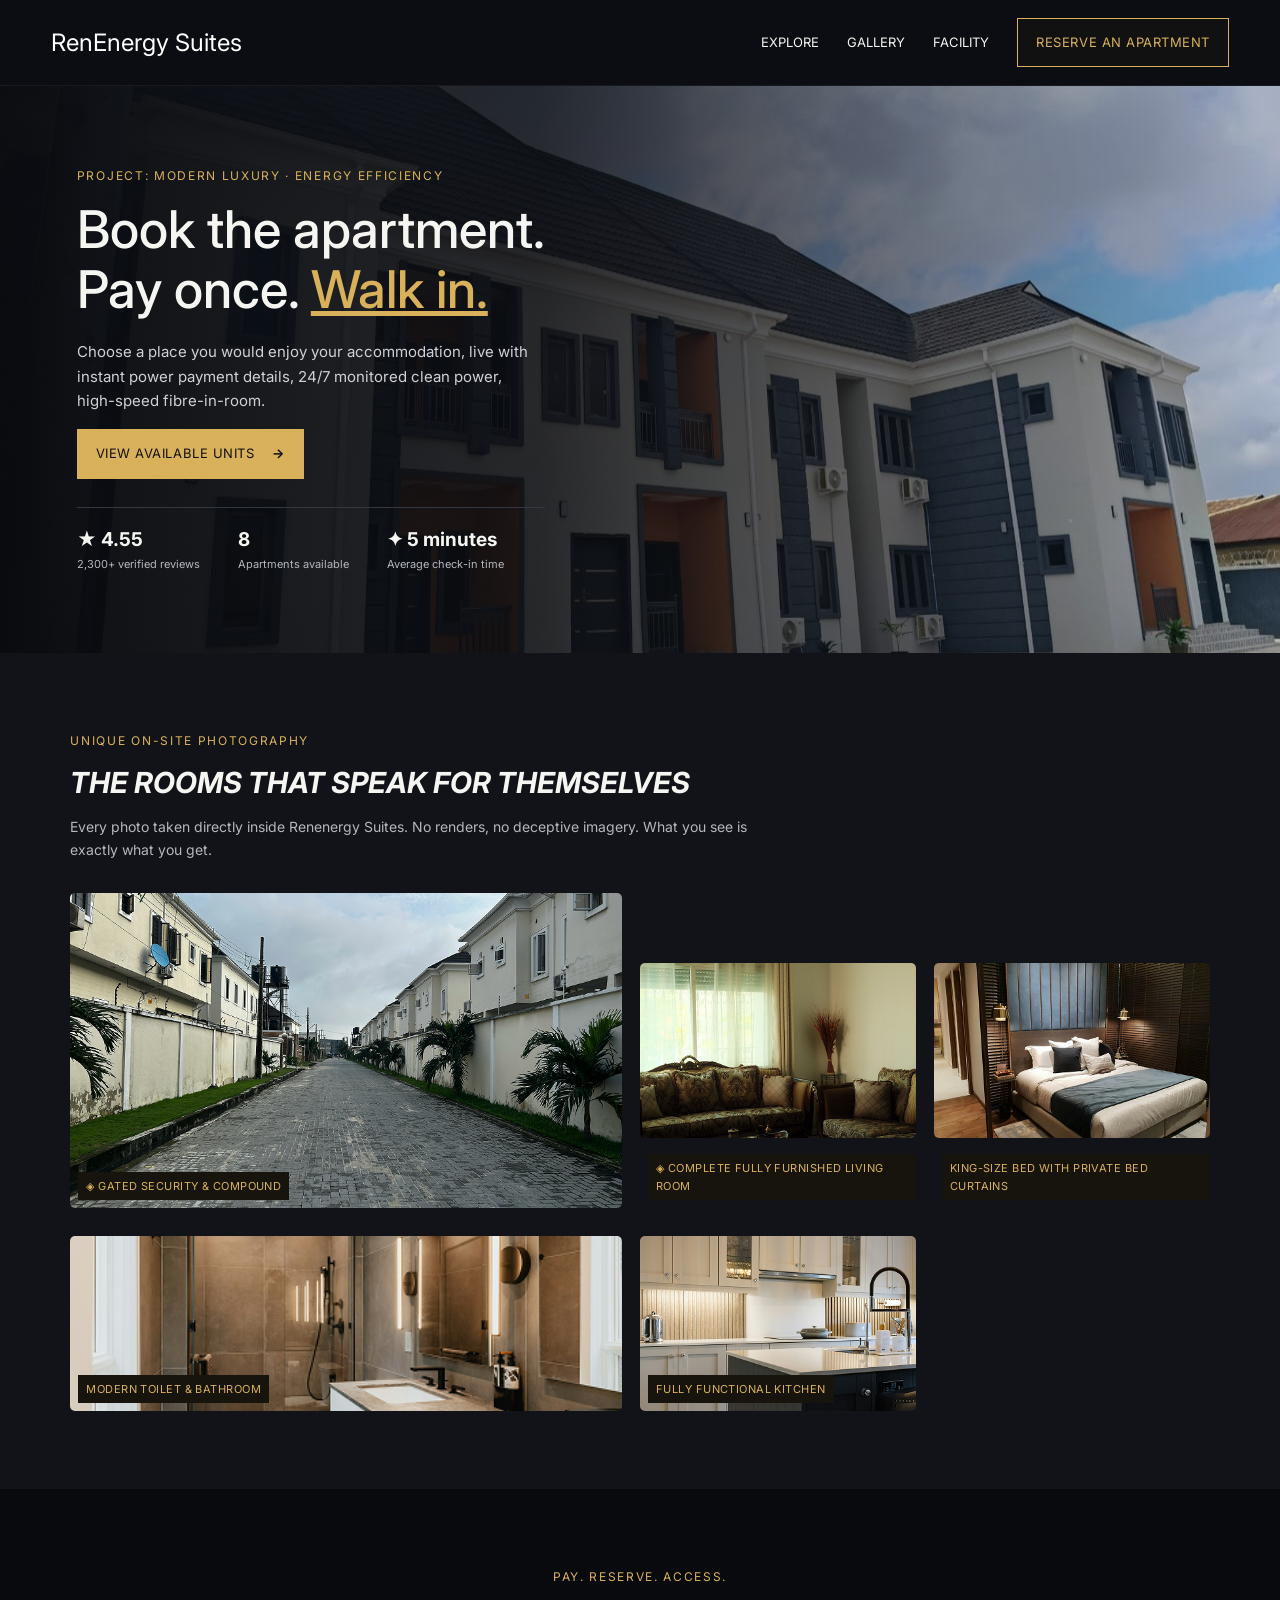
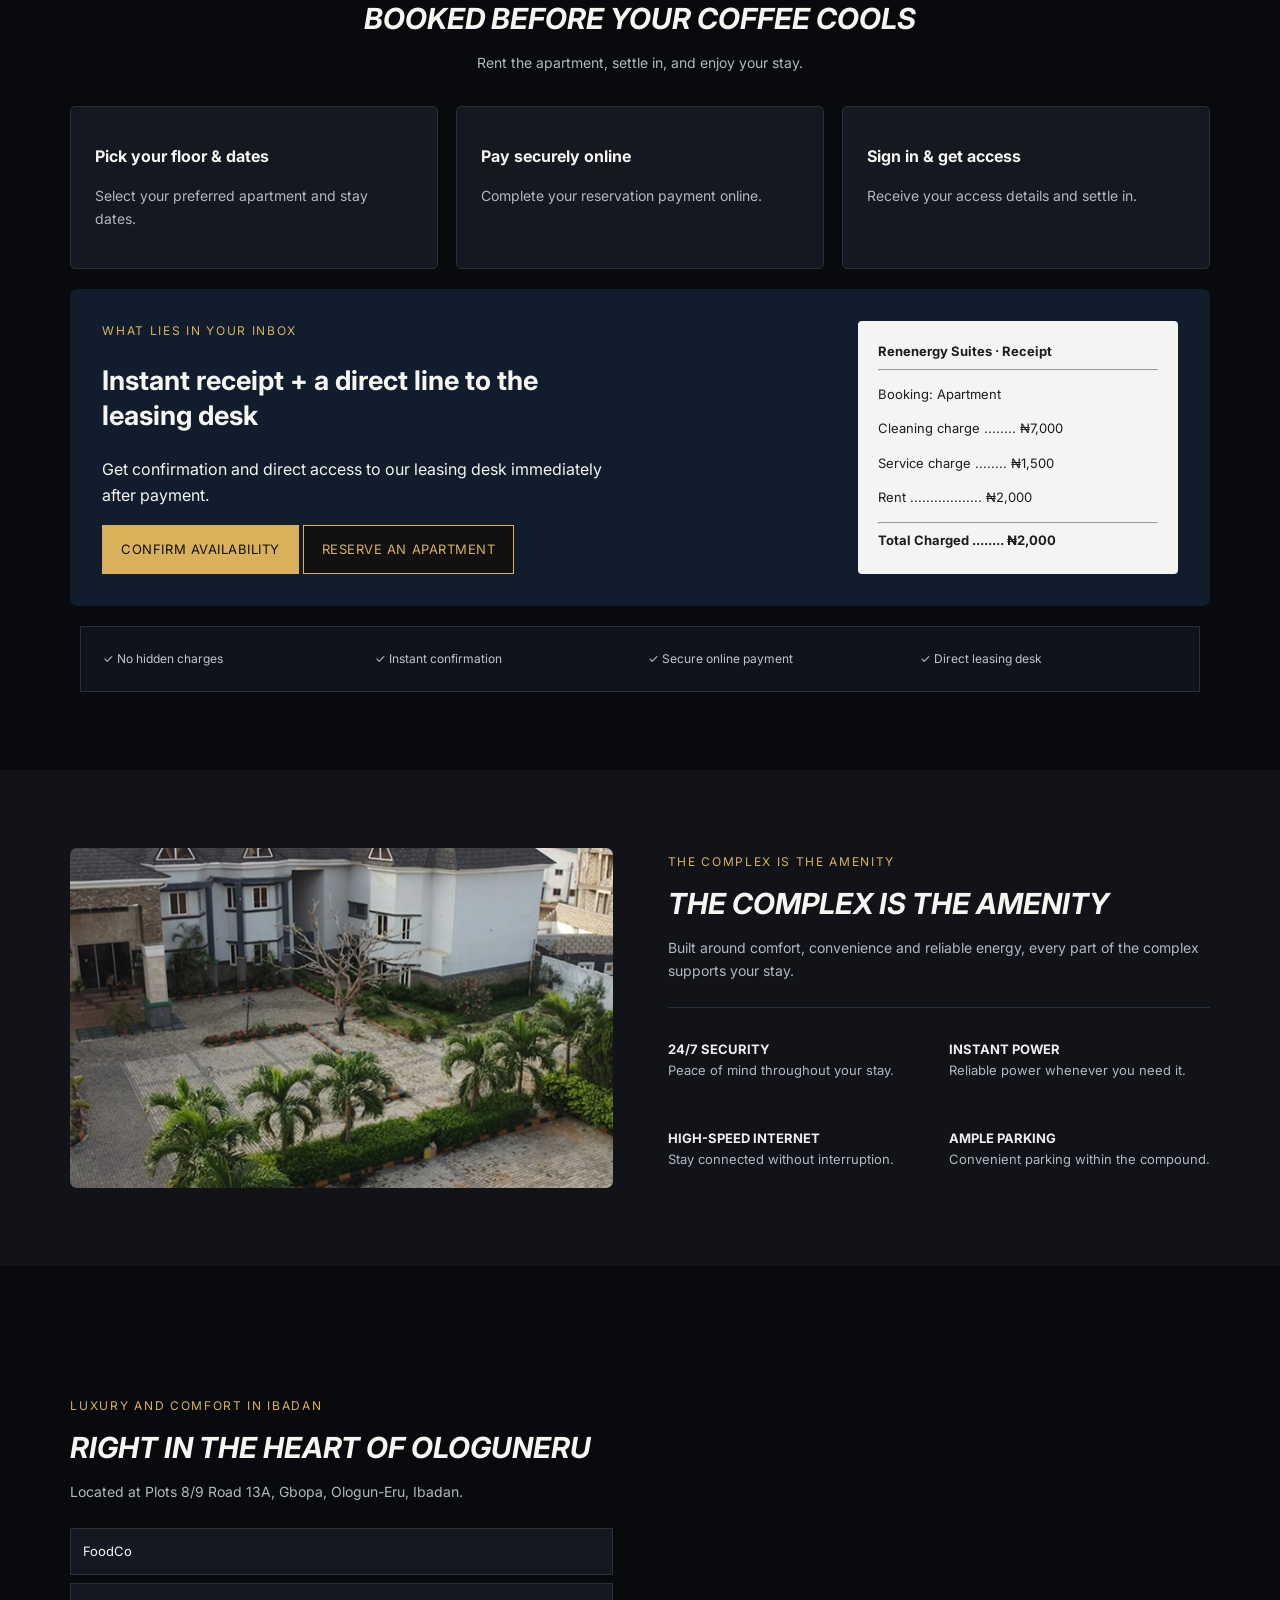
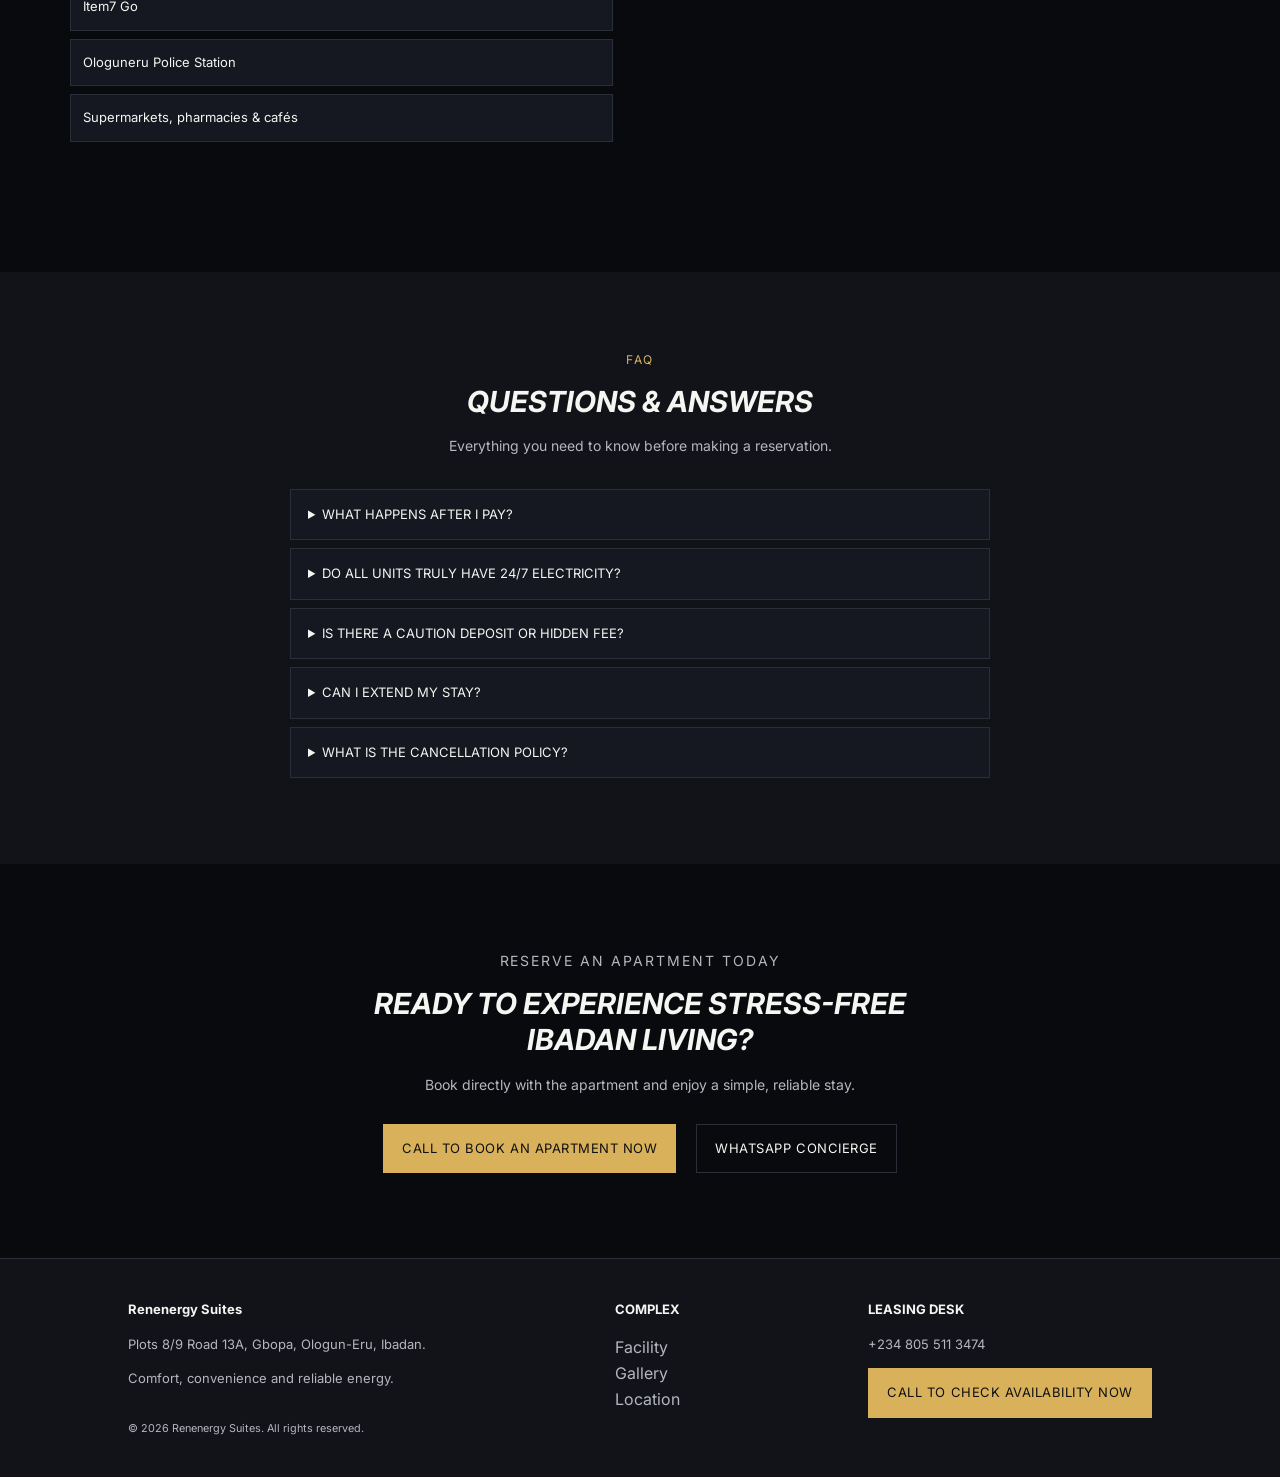
==== index.html @ 68a5c42f "B: included meta tags" ====
<!doctype html>
<html lang="en">
<head>
  <meta charset="UTF-8" />
  <meta name="viewport" content="width=device-width, initial-scale=1.0" />
  <link rel="shortcut icon" href="assets/outside.jpeg" type="image/x-icon">
  <link rel="shortcut icon" href="favicon.ico" type="image/x-icon">
  <meta name="description" content="Shortlet Apartment, Ologun-Eru, Ibadan, RenEnergySuites">
  <meta name="description" content="Security, Ologun-Eru, Ibadan, RenEnergySuites">
  <meta name="description" content="Shortlet Apartment, Ologun-Eru, Ibadan, RenEnergySuites">
  <meta name="keywords" content="Shortlet, 24/7 Security, 24/7 Electricity, Air-conditioned, RenEnergy Suites, Ibadan, Ologun-Eru, Fully fitted Kitchen, 2-bedroom">
  <meta property="og:title" content="RenEnergy Suites">
  <meta property="og:description" content="Shortlet Apartment, Ologun-Eru, Ibadan, RenEnergySuites">
  <meta property="og:image" content="assets/outside.jpeg">
  <title>RenEnergy Suites</title>
  <link rel="stylesheet" href="style.css" />
  <script src="script.js" defer></script>
</head>
<body>
  <header class="site-header">
    <a class="brand" href="#top"><span class="brand-mark">RenEnergy Suites</span></a>
    <button class="menu-toggle" aria-label="Open menu" aria-expanded="false">☰</button>
    <nav class="nav-links" aria-label="Main navigation">
      <a href="#explore">EXPLORE</a><a href="/gallery">GALLERY</a><a href="#facilities">FACILITY</a><a class="book" href="https://paystack.shop/pay/renenergysuites">RESERVE AN APARTMENT</a>
    </nav>
  </header>

  <main id="top">
    <section class="hero">
      <div class="hero-copy">
        <p class="eyebrow">PROJECT: MODERN LUXURY · ENERGY EFFICIENCY</p>
        <h1>Book the apartment.<br />Pay once. <span>Walk in.</span></h1>
        <p>Choose a place you would enjoy your accommodation, live with instant power payment details, 24/7 monitored clean power, high-speed fibre-in-room.</p>
        <a class="gold-btn" href="#booking">VIEW AVAILABLE UNITS <b>→</b></a>
        <div class="hero-stats"><div><strong>★ 4.55</strong><small>2,300+ verified reviews</small></div><div><strong>8</strong><small>Apartments available</small></div><div><strong>✦ 5 minutes</strong><small>Average check-in time</small></div></div>
      </div>
    </section>

    <section class="section dark" id="explore">
      <div class="section-heading"><p class="eyebrow">UNIQUE ON-SITE PHOTOGRAPHY</p><h2>THE ROOMS THAT SPEAK FOR THEMSELVES</h2><p>Every photo taken directly inside Renenergy Suites. No renders, no deceptive imagery. What you see is exactly what you get.</p></div>
      <div class="photo-grid">
        <button class="photo large" data-gallery="street"><img src="assets/unsplash_BE9-swZtUa8.png" alt="Apartment street" /><span>◈ GATED SECURITY &amp; COMPOUND</span></button>
        <button class="photo" data-gallery="living"><img src="assets/pexels-memory-lane-2157293172-35829896 1.png" alt="Living room" /><span>◈ COMPLETE FULLY FURNISHED LIVING ROOM</span></button>
        <button class="photo" data-gallery="bedroom"><img src="assets/unsplash_Id2IIl1jOB0.png" alt="Bedroom" /><span> KING-SIZE BED WITH PRIVATE BED CURTAINS</span></button>
        <button class="photo" data-gallery="bathroom"><img src="assets/unsplash_ckdoA-tv9uw.png" alt="Bathroom" /><span> MODERN TOILET &amp; BATHROOM</span></button>
        <button class="photo" data-gallery="kitchen"><img src="assets/unsplash_1voJQ66DIDM.png" alt="Kitchen" /><span> FULLY FUNCTIONAL KITCHEN</span></button>
      </div>
    </section>

    <section class="section booking" id="booking">
      <div class="section-heading center"><p class="eyebrow">PAY. RESERVE. ACCESS.</p><h2>BOOKED BEFORE YOUR COFFEE COOLS</h2><p>Rent the apartment, settle in, and enjoy your stay.</p></div>
      <div class="steps"><article><h3>Pick your floor &amp; dates</h3><p>Select your preferred apartment and stay dates.</p></article><article><h3>Pay securely online</h3><p>Complete your reservation payment online.</p></article><article><h3>Sign in &amp; get access</h3><p>Receive your access details and settle in.</p></article></div>
      <div class="receipt-card"><div><p class="eyebrow">WHAT LIES IN YOUR INBOX</p><h2>Instant receipt + a direct line to the leasing desk</h2><p>Get confirmation and direct access to our leasing desk immediately after payment.</p><a class="gold-btn" href="https://wa.me/2348055113474">CONFIRM AVAILABILITY</a> <a class="book other" href="https://paystack.shop/pay/renenergysuites">RESERVE AN APARTMENT</a></div><div class="receipt"><b>Renenergy Suites · Receipt</b><hr /><p>Booking: Apartment</p><p>Cleaning charge ........ ₦7,000</p><p>Service charge ........ ₦1,500</p><p>Rent .................. ₦2,000</p><hr /><strong>Total Charged ........ ₦2,000</strong></div></div>
      <div class="trust-strip"><span>✓ No hidden charges</span><span>✓ Instant confirmation</span><span>✓ Secure online payment</span><span>✓ Direct leasing desk</span></div>
    </section>

    <section class="section split dark" id="facilities"><img src="assets/unsplash_QYVarY4t49o.png" alt="Apartment compound" /><div><p class="eyebrow">THE COMPLEX IS THE AMENITY</p><h2>THE COMPLEX IS THE AMENITY</h2><p>Built around comfort, convenience and reliable energy, every part of the complex supports your stay.</p><div class="amenity-list"><p><b>24/7 SECURITY</b><br />Peace of mind throughout your stay.</p><p><b>INSTANT POWER</b><br />Reliable power whenever you need it.</p><p><b>HIGH-SPEED INTERNET</b><br />Stay connected without interruption.</p><p><b>AMPLE PARKING</b><br />Convenient parking within the compound.</p></div></div></section>

    <section class="section split location" id="location"><div><p class="eyebrow">LUXURY AND COMFORT IN IBADAN</p><h2>RIGHT IN THE HEART OF OLOGUNERU</h2><p>Located at Plots 8/9 Road 13A, Gbopa, Ologun-Eru, Ibadan.</p><div class="location-list"><span>FoodCo</span><span>Item7 Go</span><span>Ologuneru Police Station</span><span>Supermarkets, pharmacies &amp; cafés</span></div></div> <div class="map-container"><iframe src="https://www.google.com/maps/embed?pb=!1m16!1m12!1m3!1d18287.467814823125!2d3.825052039898219!3d7.434043988553458!2m3!1f0!2f0!3f0!3m2!1i1024!2i768!4f13.1!2m1!1sPlots%208%2F9%2C%20Road%2013A%2C%20Gbopa%2C%20Ologuneru%2C%20Ibadan!5e0!3m2!1sen!2sng!4v1790146731170!5m2!1sen!2sng" style="border:0;" allowfullscreen="" loading="lazy" referrerpolicy="strict-origin-when-cross-origin"></iframe></div></section>

    <section class="section faq dark"><div class="section-heading center"><p class="eyebrow">FAQ</p><h2>QUESTIONS &amp; ANSWERS</h2><p>Everything you need to know before making a reservation.</p></div><div class="faq-list"><details><summary>WHAT HAPPENS AFTER I PAY?</summary><p>You receive confirmation and the next steps for your reservation.</p></details><details><summary>DO ALL UNITS TRULY HAVE 24/7 ELECTRICITY?</summary><p>Power availability is supported by the apartment's energy system and service arrangements.</p></details><details><summary>IS THERE A CAUTION DEPOSIT OR HIDDEN FEE?</summary><p>Review the booking terms for any applicable deposit or additional charge.</p></details><details><summary>CAN I EXTEND MY STAY?</summary><p>Contact the leasing desk to confirm availability for additional nights.</p></details><details><summary>WHAT IS THE CANCELLATION POLICY?</summary><p>Cancellation terms depend on the reservation conditions provided at booking.</p></details></div></section>

    <section class="cta"><p class="eyebrow">RESERVE AN APARTMENT TODAY</p><h2>READY TO EXPERIENCE STRESS-FREE<br />IBADAN LIVING?</h2><p>Book directly with the apartment and enjoy a simple, reliable stay.</p><div><a class="gold-btn" href="tel:+2349022841093">CALL TO BOOK AN APARTMENT NOW</a><a class="outline-btn" href="https://wa.me/2348055113474">WHATSAPP CONCIERGE</a></div></section>
  </main>

  <footer id="contact"><div><b> Renenergy Suites</b><p>Plots 8/9 Road 13A, Gbopa, Ologun-Eru, Ibadan.</p><p>Comfort, convenience and reliable energy.</p><small>© 2026 Renenergy Suites. All rights reserved.</small></div><div>
    <b>COMPLEX</b> <p><a href="#facility">Facility</a> <br /><a href="/gallery/">Gallery</a><br /><a href="#location">Location</a></p>
  </div><div><b>LEASING DESK</b><p>+234 805 511 3474</p><a class="gold-btn" href="tel:+2348055113474">CALL TO CHECK AVAILABILITY NOW</a></div></footer>
  <div class="lightbox" id="lightbox" aria-hidden="true"><button class="lightbox-close" aria-label="Close gallery">×</button><div class="lightbox-images" id="lightboxImages"></div></div>
</body>
</html>
---- style.css ----
@import url('https://fonts.googleapis.com/css2?family=Inter:wght@400;500;600;700&display=swap');
:root{--bg:#080a0e;--panel:#151820;--panel2:#10131a;--text:#f5f5f1;--muted:#b5b7bf;--gold:#d8b15a;--line:#2a2e38}
*{box-sizing:border-box}html{scroll-behavior:smooth}body{margin:0;background:var(--bg);color:var(--text);font-family:Inter,Arial,sans-serif;font-size:16px;line-height:1.65}a{text-decoration:none;color:inherit}button{font:inherit}.site-header{position:sticky;top:0;z-index:20;display:flex;align-items:center;justify-content:space-between;gap:24px;padding:18px 4%;background:#0b0d12;border-bottom:1px solid #171a21}.brand{display:flex;align-items:center;gap:10px;font-size:14px}.brand-mark{color:#fff;font-size:24px}.nav-links{display:flex;align-items:center;gap:28px;font-size:13px}.gold-btn,.outline-btn{display:inline-flex;align-items:center;justify-content:center;gap:18px;padding:13px 18px;border:1px solid var(--gold);font-size:13px;letter-spacing:.04em}.gold-btn{background:var(--gold);color:#111}.outline-btn{border-color:var(--line);color:var(--text)}.menu-toggle{display:none;background:none;border:0;color:white;font-size:30px}.hero{min-height:560px;display:flex;align-items:center;padding:80px 6%;background:linear-gradient(90deg,rgba(8,10,14,.98) 0%,rgba(8,10,14,.84) 42%,rgba(8,10,14,.2)),url('assets/outside.jpeg') center/cover}.hero-copy{max-width:570px}.eyebrow{color:var(--gold);font-size:12px;letter-spacing:.14em;margin:0 0 14px;text-transform:uppercase}.hero h1{font-size:52px;line-height:1.15;font-weight:500;margin:0 0 20px}.hero h1 span{color:var(--gold);text-decoration:underline}.hero-copy>p:not(.eyebrow){color:#d0d1d6;max-width:460px;font-size:15px}.hero-stats{display:flex;gap:38px;margin-top:28px;border-top:1px solid #343640;padding-top:16px}.hero-stats strong{display:block;font-size:19px}.hero-stats small{display:block;color:var(--muted);font-size:11px}.section{padding:78px 5.5%}.dark{background:#111319}.section-heading{max-width:700px;margin-bottom:32px}.section-heading h2,.split h2,.cta h2{font-size:29px;line-height:1.25;font-style:italic;margin:0 0 10px}.section-heading p:not(.eyebrow),.split p:not(.eyebrow),.cta p{color:var(--muted);font-size:14px}.center{text-align:center;margin-left:auto;margin-right:auto}.photo-grid{display:grid;grid-template-columns:2fr 1fr 1fr;gap:28px 18px}.photo{position:relative;display:block;min-width:0;padding:0;border:0;background:none;cursor:pointer;text-align:left}.photo img{display:block;width:100%;height:175px;object-fit:cover;border-radius:5px}.photo.large img{height:315px}.photo span{position:absolute;left:8px;bottom:8px;background:#17140d;color:var(--gold);padding:5px 8px;font-size:11px;letter-spacing:.04em}.booking{background:#080a0e}.steps{display:grid;grid-template-columns:repeat(3,1fr);gap:18px}.steps article{background:var(--panel);border:1px solid var(--line);padding:24px;border-radius:5px}.steps b{color:var(--gold)}.steps h3{font-size:16px;margin:12px 0 6px}.steps p{color:var(--muted);font-size:14px}.receipt-card{display:grid;grid-template-columns:1fr 1fr;gap:35px;background:#111d2c;border-radius:7px;padding:32px;margin-top:20px}.receipt-card h2{font-size:27px;line-height:1.3}.receipt{background:#f4f4f2;color:#1d1d1d;border-radius:4px;padding:20px;font-size:13px;max-width:320px;margin-left:auto;width:100%}.trust-strip{display:grid;grid-template-columns:repeat(4,1fr);gap:15px;background:var(--panel2);border:1px solid var(--line);padding:22px;margin:20px 10px 0;color:#c3c4ca;font-size:12px}.split{display:grid;grid-template-columns:1fr 1fr;gap:55px;align-items:center}.split img{width:100%;height:340px;object-fit:cover;border-radius:7px}.amenity-list{display:grid;grid-template-columns:1fr 1fr;gap:20px;border-top:1px solid var(--line);margin-top:25px;padding-top:18px}.amenity-list p{font-size:13px!important}.amenity-list b{color:#eee;font-size:13px}.location-list{display:grid;gap:8px;margin-top:25px}.location-list span{background:var(--panel);border:1px solid var(--line);padding:12px;font-size:13px}.faq-list{max-width:700px;margin:auto}.faq-list details{background:var(--panel);border:1px solid var(--line);padding:14px 17px;margin:8px 0}.faq-list summary{cursor:pointer;font-size:13px}.faq-list p{color:var(--muted);font-size:14px}.cta{text-align:center;padding:85px 20px;background:#080a0e}.cta>div{display:flex;justify-content:center;gap:20px;margin-top:28px}footer{display:flex; justify-content: space-between;flex-wrap: wrap;gap:35px;padding:40px 10%;background:#111319;border-top:1px solid var(--line);font-size:13px}footer p{color:var(--muted);font-size:13px}footer small{display:block;margin-top:30px;color:var(--muted)}.lightbox{display:none;position:fixed;inset:0;z-index:50;background:rgba(0,0,0,.94);padding:80px 5%;overflow:auto}.lightbox.active{display:block}.lightbox-close{position:absolute;top:18px;right:25px;background:none;border:0;color:#fff;font-size:42px;cursor:pointer}.lightbox-images{display:grid;grid-template-columns:repeat(3,1fr);gap:18px;max-width:1100px;margin:auto}.lightbox-images img{width:100%;border-radius:5px}
@media(max-width:800px){.nav-links{display:none;position:absolute;top:68px;left:0;right:0;flex-direction:column;align-items:stretch;gap:0;background:#0b0d12;padding:12px 5%;border-bottom:1px solid var(--line)}.nav-links.open{display:flex}.nav-links a{padding:14px 0}.menu-toggle{display:block}.hero{min-height:580px;padding:60px 7%}.hero h1{font-size:40px}.section{padding:58px 6%}.photo-grid{grid-template-columns:1fr 1fr;gap:15px}.photo.large{grid-column:1/-1}.photo.large img,.photo img{height:220px}.photo.large img{height:270px}.steps,.trust-strip,.split,.receipt-card{grid-template-columns:1fr}.receipt{margin:0;max-width:none}.split img{height:280px}.location{display:flex;flex-direction:column-reverse}.cta h2{font-size:25px}.cta>div{flex-direction:column;align-items:center}.lightbox-images{grid-template-columns:1fr 1fr}footer{grid-template-columns:1fr 1fr}}
@media(max-width:480px){body{font-size:15px}.brand{font-size:12px}.hero h1{font-size:34px}.hero-copy>p:not(.eyebrow){font-size:14px}.hero-stats{gap:15px}.hero-stats strong{font-size:16px}.hero-stats small{font-size:10px}.section-heading h2,.split h2{font-size:25px}.photo-grid{grid-template-columns:1fr}.photo.large{grid-column:auto}.photo img,.photo.large img{height:245px}.amenity-list{grid-template-columns:1fr}.lightbox-images{grid-template-columns:1fr}footer{grid-template-columns:1fr}.other{margin-top: 20px;}}
.book {
    background:#111;color: var(--gold);
    display:inline-flex;align-items:center;justify-content:center;gap:18px;padding:13px 18px;border:1px solid var(--gold);font-size:13px;letter-spacing:.04em
}

.map-container {
  width: 100%;
  height: 450px;
  margin: 0 auto;
  position: relative;
  overflow: hidden;
}

.map-container iframe {
  position: absolute;
  inset: 0;
  width: 100%;
  height: 100%;
  border: 0;
}

@media (max-width: 768px) {
  .map-container {
    height: 350px;
  }
}

@media (max-width: 480px) {
  .map-container {
    height: 300px;
  }
}

footer a {
    font-size: 16px;
}
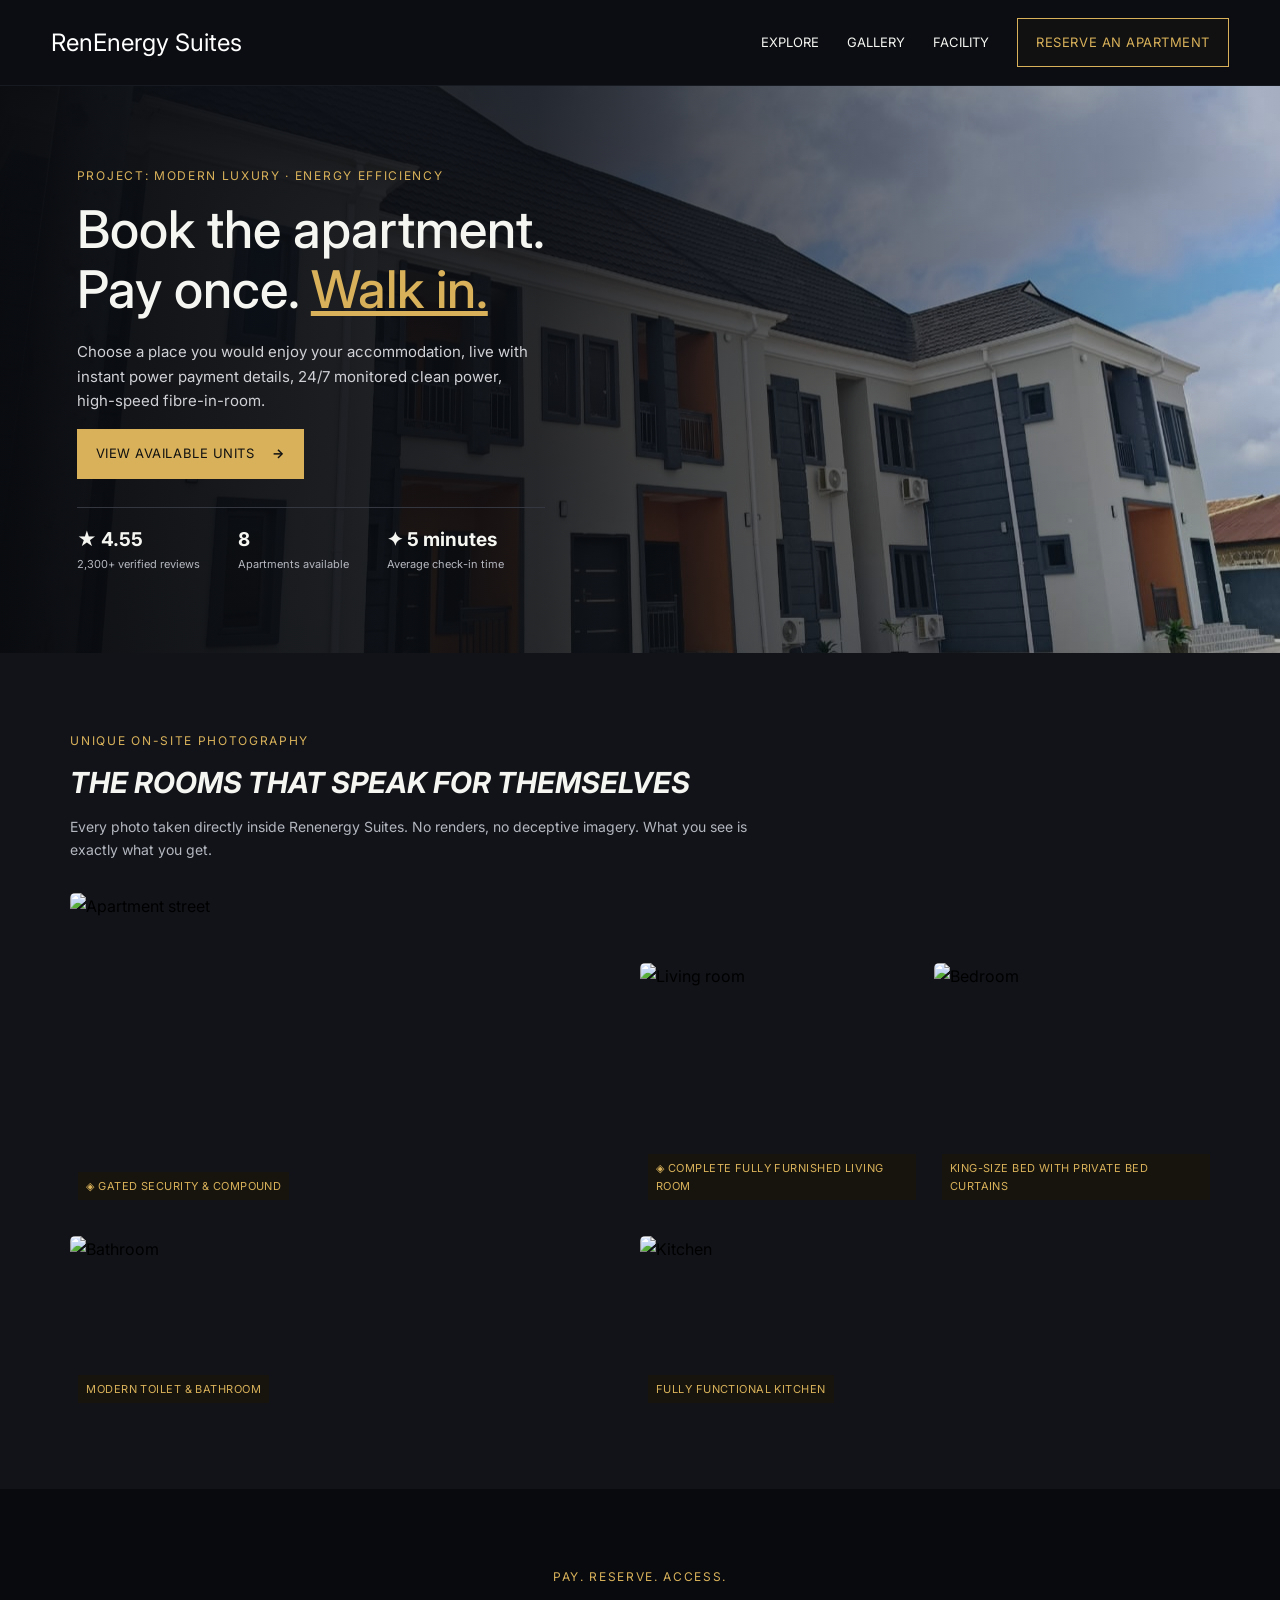
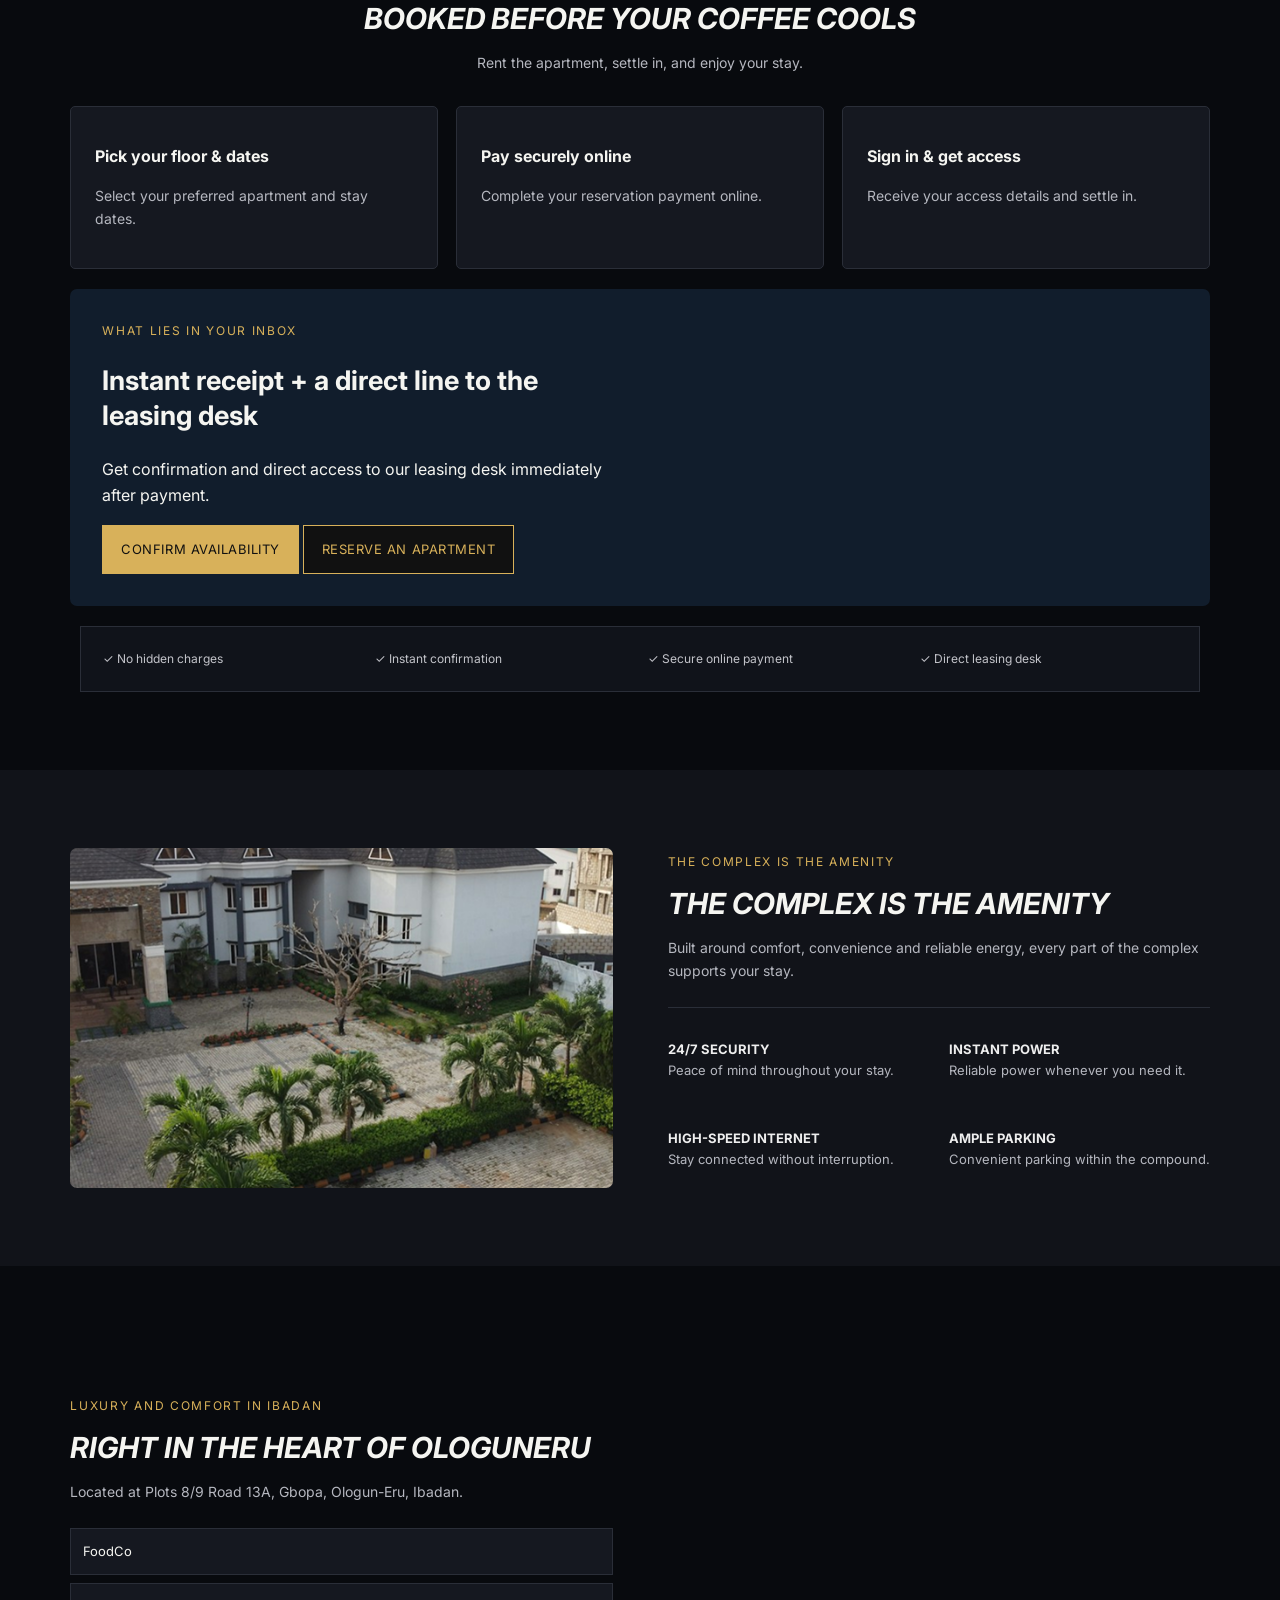
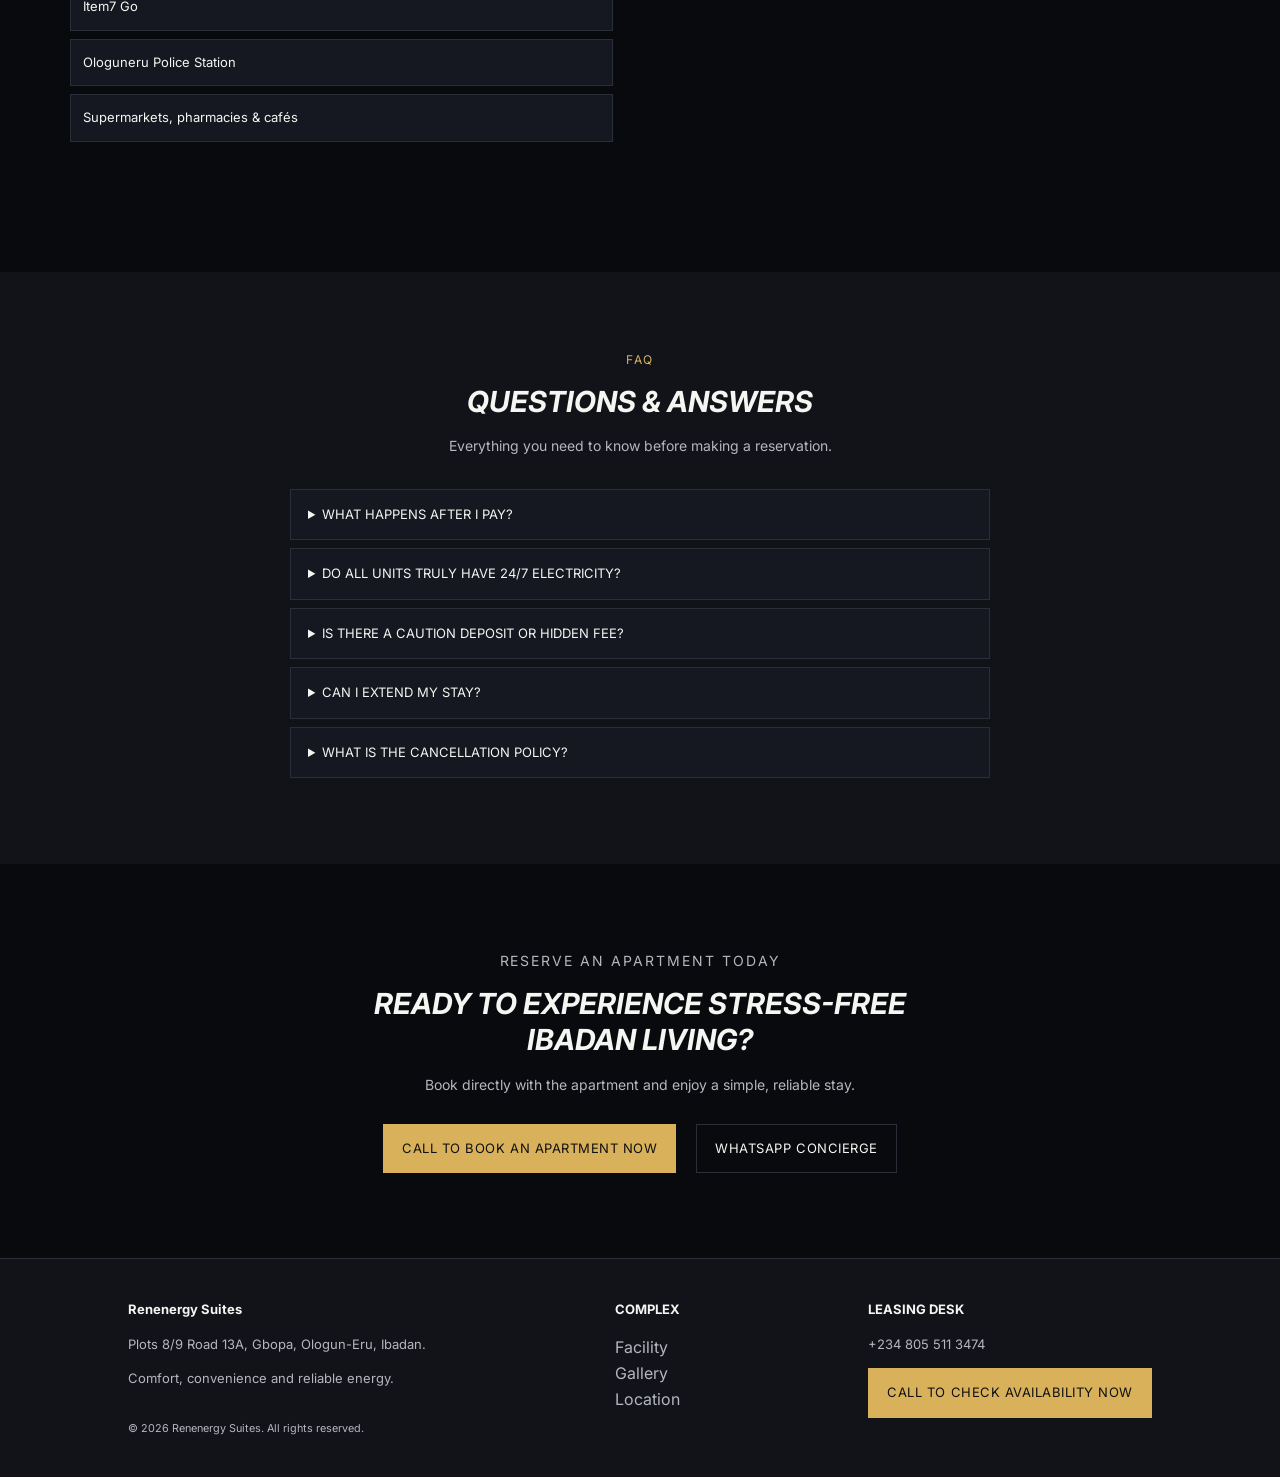
==== commit 2f6a540c: "D: replaced all mock pictures with the original apartment pictures" ====
--- a/index.html
+++ b/index.html
@@ -4,24 +4,37 @@
   <meta charset="UTF-8" />
   <meta name="viewport" content="width=device-width, initial-scale=1.0" />
   <link rel="shortcut icon" href="assets/outside.jpeg" type="image/x-icon">
-  <link rel="shortcut icon" href="favicon.ico" type="image/x-icon">
   <meta name="description" content="Shortlet Apartment, Ologun-Eru, Ibadan, RenEnergySuites">
   <meta name="description" content="Security, Ologun-Eru, Ibadan, RenEnergySuites">
-  <meta name="description" content="Shortlet Apartment, Ologun-Eru, Ibadan, RenEnergySuites">
   <meta name="keywords" content="Shortlet, 24/7 Security, 24/7 Electricity, Air-conditioned, RenEnergy Suites, Ibadan, Ologun-Eru, Fully fitted Kitchen, 2-bedroom">
+  <meta property="og:type" content="website" />
+  <meta property="og:url" content="https://renenergysuites.com" />
   <meta property="og:title" content="RenEnergy Suites">
-  <meta property="og:description" content="Shortlet Apartment, Ologun-Eru, Ibadan, RenEnergySuites">
-  <meta property="og:image" content="assets/outside.jpeg">
+  <meta property="og:description" content="Shortlet Apartment in Ologun-Eru, Ibadan.">
+  <meta property="og:image" content="https://i.ibb.co/kVVJTs6H/outside.jpg">
   <title>RenEnergy Suites</title>
   <link rel="stylesheet" href="style.css" />
   <script src="script.js" defer></script>
 </head>
 <body>
   <header class="site-header">
-    <a class="brand" href="#top"><span class="brand-mark">RenEnergy Suites</span></a>
-    <button class="menu-toggle" aria-label="Open menu" aria-expanded="false">☰</button>
+    <a class="brand" href="#top">
+      <span class="brand-mark">
+        RenEnergy Suites
+      </span>
+    </a>
+
+    <button class="menu-toggle" aria-label="Open menu" aria-expanded="false">
+      ☰
+    </button>
+
     <nav class="nav-links" aria-label="Main navigation">
-      <a href="#explore">EXPLORE</a><a href="/gallery">GALLERY</a><a href="#facilities">FACILITY</a><a class="book" href="https://paystack.shop/pay/renenergysuites">RESERVE AN APARTMENT</a>
+      <a href="#explore">EXPLORE</a>
+      <a href="/gallery">GALLERY</a>
+      <a href="#facilities">FACILITY</a>
+      <a class="book" href="https://paystack.shop/pay/renenergysuites">
+        RESERVE AN APARTMENT
+      </a>
     </nav>
   </header>
 
@@ -30,42 +43,219 @@
       <div class="hero-copy">
         <p class="eyebrow">PROJECT: MODERN LUXURY · ENERGY EFFICIENCY</p>
         <h1>Book the apartment.<br />Pay once. <span>Walk in.</span></h1>
-        <p>Choose a place you would enjoy your accommodation, live with instant power payment details, 24/7 monitored clean power, high-speed fibre-in-room.</p>
+        <p>
+          Choose a place you would enjoy your accommodation, live with instant power payment details, 24/7 monitored clean power, high-speed fibre-in-room.
+        </p>
         <a class="gold-btn" href="#booking">VIEW AVAILABLE UNITS <b>→</b></a>
-        <div class="hero-stats"><div><strong>★ 4.55</strong><small>2,300+ verified reviews</small></div><div><strong>8</strong><small>Apartments available</small></div><div><strong>✦ 5 minutes</strong><small>Average check-in time</small></div></div>
+
+        <div class="hero-stats">
+          <div>
+            <strong>★ 4.55</strong>
+            <small>2,300+ verified reviews</small>
+          </div>
+
+          <div>
+            <strong>8</strong>
+            <small>Apartments available</small>
+          </div>
+          <div>
+            <strong>✦ 5 minutes</strong>
+            <small>Average check-in time</small>
+          </div>
+
+        </div>
       </div>
     </section>
 
     <section class="section dark" id="explore">
-      <div class="section-heading"><p class="eyebrow">UNIQUE ON-SITE PHOTOGRAPHY</p><h2>THE ROOMS THAT SPEAK FOR THEMSELVES</h2><p>Every photo taken directly inside Renenergy Suites. No renders, no deceptive imagery. What you see is exactly what you get.</p></div>
+      <div class="section-heading">
+        <p class="eyebrow">UNIQUE ON-SITE PHOTOGRAPHY</p>
+        <h2>THE ROOMS THAT SPEAK FOR THEMSELVES</h2>
+        <p>
+          Every photo taken directly inside Renenergy Suites. No renders, no deceptive imagery. What you see is exactly what you get.
+        </p>
+      </div>
+
       <div class="photo-grid">
-        <button class="photo large" data-gallery="street"><img src="assets/unsplash_BE9-swZtUa8.png" alt="Apartment street" /><span>◈ GATED SECURITY &amp; COMPOUND</span></button>
-        <button class="photo" data-gallery="living"><img src="assets/pexels-memory-lane-2157293172-35829896 1.png" alt="Living room" /><span>◈ COMPLETE FULLY FURNISHED LIVING ROOM</span></button>
-        <button class="photo" data-gallery="bedroom"><img src="assets/unsplash_Id2IIl1jOB0.png" alt="Bedroom" /><span> KING-SIZE BED WITH PRIVATE BED CURTAINS</span></button>
-        <button class="photo" data-gallery="bathroom"><img src="assets/unsplash_ckdoA-tv9uw.png" alt="Bathroom" /><span> MODERN TOILET &amp; BATHROOM</span></button>
-        <button class="photo" data-gallery="kitchen"><img src="assets/unsplash_1voJQ66DIDM.png" alt="Kitchen" /><span> FULLY FUNCTIONAL KITCHEN</span></button>
+        <button class="photo large" data-gallery="street">
+          <img src="https://lh3.googleusercontent.com/pw/AP1GczPN9tetsOrUxnDG-rWKMFE3oG1BvR2AKUUCxY-Npn82X7OlTlhcFgtBNSmEc6dFuWBmBbIf5ogV05MBLrwjAno9N_oLe1h82G_y7uLSjaI2514d6w15IGTfs46C-niKUuUHnK6Sxc0Cg4DNl4BVFEvt=w949-h695-s-no-gm?authuser=0" alt="Apartment street" />
+          <span>◈ GATED SECURITY &amp; COMPOUND</span>
+        </button>
+
+        <button class="photo" data-gallery="living">
+          <img src="https://lh3.googleusercontent.com/pw/AP1GczONU3_lCCr7ld4Nlke6Y_EMkKbiGxN_b8d-HKyTjO9EI-1vBdM9bbBo4X9qfTpJyryUW15BE9WOctph9QmXuC9nD3VcsyYcwyDBL5X2hPk0DoanSOUU9K0RHw03BcV-L3eCwWQcCDpvqbicfDHIzpJV=w638-h915-s-no-gm?authuser=0" alt="Living room" />
+          <span>◈ COMPLETE FULLY FURNISHED LIVING ROOM</span>
+        </button>
+
+        <button class="photo" data-gallery="bedroom">
+          <img src="https://lh3.googleusercontent.com/pw/AP1GczOy_i7GjSnC75U2t5S0HzDlrycMTajPmwMxyMAfYbMdrosX4zsIcs6GzMDFawJl6Vx-Y7Lt61apOWWiq2SZzU7uOYF_A8kC2-hq-m5Y6iK_fgsdEpo0dBRc8bh1Ah0ixDB7EeAEw2-ZArvtOV1Iuc2F=w949-h634-s-no-gm?authuser=0" alt="Bedroom" />
+          <span> KING-SIZE BED WITH PRIVATE BED CURTAINS</span>
+        </button>
+
+        <button class="photo" data-gallery="bathroom">
+          <img src="https://lh3.googleusercontent.com/pw/AP1GczPfhNPl7IgnQADVf2jEgNkfHPBA-6KIGUXdZwzT0c9spTVGKV4A21XC6r3TElf-o9ai2HWi5X76KuqpO1rnKFT6TnShHVALnx8bZR0wYk9Eh9_bNF9z_kdfMCIgYz190I3lNmE6GYIDeEyMBKcIMP4x=w611-h915-s-no-gm?authuser=0" alt="Bathroom" />
+          <span> MODERN TOILET &amp; BATHROOM</span>
+        </button>
+
+        <button class="photo" data-gallery="kitchen">
+          <img src="https://lh3.googleusercontent.com/pw/AP1GczOP62I6vqCge4upxZiCBkpZrbjgSg9mTWaFTWaeXe-pz0mUtD_69QK81sRaaxyhrLq4zwW-xkzL5jDw5vBtCiz8UyGBf_i633m-t9XvrNaFNK6_24qKmUCnCQzNuqK0Dcvj5LjlJJgCmR7dlyzuEEFa=w949-h644-s-no-gm?authuser=0" alt="Kitchen" />
+          <span> FULLY FUNCTIONAL KITCHEN</span>
+        </button>
       </div>
     </section>
 
     <section class="section booking" id="booking">
-      <div class="section-heading center"><p class="eyebrow">PAY. RESERVE. ACCESS.</p><h2>BOOKED BEFORE YOUR COFFEE COOLS</h2><p>Rent the apartment, settle in, and enjoy your stay.</p></div>
-      <div class="steps"><article><h3>Pick your floor &amp; dates</h3><p>Select your preferred apartment and stay dates.</p></article><article><h3>Pay securely online</h3><p>Complete your reservation payment online.</p></article><article><h3>Sign in &amp; get access</h3><p>Receive your access details and settle in.</p></article></div>
-      <div class="receipt-card"><div><p class="eyebrow">WHAT LIES IN YOUR INBOX</p><h2>Instant receipt + a direct line to the leasing desk</h2><p>Get confirmation and direct access to our leasing desk immediately after payment.</p><a class="gold-btn" href="https://wa.me/2348055113474">CONFIRM AVAILABILITY</a> <a class="book other" href="https://paystack.shop/pay/renenergysuites">RESERVE AN APARTMENT</a></div><div class="receipt"><b>Renenergy Suites · Receipt</b><hr /><p>Booking: Apartment</p><p>Cleaning charge ........ ₦7,000</p><p>Service charge ........ ₦1,500</p><p>Rent .................. ₦2,000</p><hr /><strong>Total Charged ........ ₦2,000</strong></div></div>
-      <div class="trust-strip"><span>✓ No hidden charges</span><span>✓ Instant confirmation</span><span>✓ Secure online payment</span><span>✓ Direct leasing desk</span></div>
-    </section>
-
-    <section class="section split dark" id="facilities"><img src="assets/unsplash_QYVarY4t49o.png" alt="Apartment compound" /><div><p class="eyebrow">THE COMPLEX IS THE AMENITY</p><h2>THE COMPLEX IS THE AMENITY</h2><p>Built around comfort, convenience and reliable energy, every part of the complex supports your stay.</p><div class="amenity-list"><p><b>24/7 SECURITY</b><br />Peace of mind throughout your stay.</p><p><b>INSTANT POWER</b><br />Reliable power whenever you need it.</p><p><b>HIGH-SPEED INTERNET</b><br />Stay connected without interruption.</p><p><b>AMPLE PARKING</b><br />Convenient parking within the compound.</p></div></div></section>
-
-    <section class="section split location" id="location"><div><p class="eyebrow">LUXURY AND COMFORT IN IBADAN</p><h2>RIGHT IN THE HEART OF OLOGUNERU</h2><p>Located at Plots 8/9 Road 13A, Gbopa, Ologun-Eru, Ibadan.</p><div class="location-list"><span>FoodCo</span><span>Item7 Go</span><span>Ologuneru Police Station</span><span>Supermarkets, pharmacies &amp; cafés</span></div></div> <div class="map-container"><iframe src="https://www.google.com/maps/embed?pb=!1m16!1m12!1m3!1d18287.467814823125!2d3.825052039898219!3d7.434043988553458!2m3!1f0!2f0!3f0!3m2!1i1024!2i768!4f13.1!2m1!1sPlots%208%2F9%2C%20Road%2013A%2C%20Gbopa%2C%20Ologuneru%2C%20Ibadan!5e0!3m2!1sen!2sng!4v1790146731170!5m2!1sen!2sng" style="border:0;" allowfullscreen="" loading="lazy" referrerpolicy="strict-origin-when-cross-origin"></iframe></div></section>
-
-    <section class="section faq dark"><div class="section-heading center"><p class="eyebrow">FAQ</p><h2>QUESTIONS &amp; ANSWERS</h2><p>Everything you need to know before making a reservation.</p></div><div class="faq-list"><details><summary>WHAT HAPPENS AFTER I PAY?</summary><p>You receive confirmation and the next steps for your reservation.</p></details><details><summary>DO ALL UNITS TRULY HAVE 24/7 ELECTRICITY?</summary><p>Power availability is supported by the apartment's energy system and service arrangements.</p></details><details><summary>IS THERE A CAUTION DEPOSIT OR HIDDEN FEE?</summary><p>Review the booking terms for any applicable deposit or additional charge.</p></details><details><summary>CAN I EXTEND MY STAY?</summary><p>Contact the leasing desk to confirm availability for additional nights.</p></details><details><summary>WHAT IS THE CANCELLATION POLICY?</summary><p>Cancellation terms depend on the reservation conditions provided at booking.</p></details></div></section>
-
-    <section class="cta"><p class="eyebrow">RESERVE AN APARTMENT TODAY</p><h2>READY TO EXPERIENCE STRESS-FREE<br />IBADAN LIVING?</h2><p>Book directly with the apartment and enjoy a simple, reliable stay.</p><div><a class="gold-btn" href="tel:+2349022841093">CALL TO BOOK AN APARTMENT NOW</a><a class="outline-btn" href="https://wa.me/2348055113474">WHATSAPP CONCIERGE</a></div></section>
+      <div class="section-heading center">
+        <p class="eyebrow">PAY. RESERVE. ACCESS.</p>
+        <h2>BOOKED BEFORE YOUR COFFEE COOLS</h2>
+        <p>Rent the apartment, settle in, and enjoy your stay.</p>
+      </div>
+      <div class="steps">
+        <article>
+          <h3>Pick your floor &amp; dates</h3>
+          <p>Select your preferred apartment and stay dates.</p>
+        </article>
+        
+        <article>
+          <h3>Pay securely online</h3>
+          <p>Complete your reservation payment online.</p>
+        </article>
+        
+        <article>
+          <h3>Sign in &amp; get access</h3>
+          <p>Receive your access details and settle in.</p>
+        </article>
+      </div>
+
+      <div class="receipt-card">
+        <div>
+          <p class="eyebrow">WHAT LIES IN YOUR INBOX</p>
+          <h2>Instant receipt + a direct line to the leasing desk</h2>
+          <p>Get confirmation and direct access to our leasing desk immediately after payment.</p>
+          <a class="gold-btn" href="https://wa.me/2348055113474">CONFIRM AVAILABILITY</a> 
+          <a class="book other" href="https://paystack.shop/pay/renenergysuites">RESERVE AN APARTMENT</a>
+        </div>
+      </div>
+      <div class="trust-strip">
+        <span>✓ No hidden charges</span>
+        <span>✓ Instant confirmation</span>
+        <span>✓ Secure online payment</span>
+        <span>✓ Direct leasing desk</span>
+      </div>
+    </section>
+
+    <section class="section split dark" id="facilities">
+      <img src="assets/unsplash_QYVarY4t49o.png" alt="Apartment compound" />
+      <div>
+        <p class="eyebrow">THE COMPLEX IS THE AMENITY</p>
+        <h2>THE COMPLEX IS THE AMENITY</h2>
+        <p>Built around comfort, convenience and reliable energy, every part of the complex supports your stay.</p>
+        <div class="amenity-list">
+          <p><b>24/7 SECURITY</b><br />Peace of mind throughout your stay.</p>
+          <p><b>INSTANT POWER</b><br />Reliable power whenever you need it.</p>
+          <p><b>HIGH-SPEED INTERNET</b><br />Stay connected without interruption.</p>
+          <p><b>AMPLE PARKING</b><br />Convenient parking within the compound.</p>
+        </div>
+      </div>
+    </section>
+
+    <section class="section split location" id="location">
+      <div>
+        <p class="eyebrow">LUXURY AND COMFORT IN IBADAN</p>
+        <h2>RIGHT IN THE HEART OF OLOGUNERU</h2>
+        <p>Located at Plots 8/9 Road 13A, Gbopa, Ologun-Eru, Ibadan.</p>
+
+        <div class="location-list">
+          <span>FoodCo</span>
+          <span>Item7 Go</span>
+          <span>Ologuneru Police Station</span>
+          <span>Supermarkets, pharmacies &amp; cafés</span>
+        </div>
+      </div> 
+
+      <div class="map-container">
+        <iframe src="https://www.google.com/maps/embed?pb=!1m16!1m12!1m3!1d18287.467814823125!2d3.825052039898219!3d7.434043988553458!2m3!1f0!2f0!3f0!3m2!1i1024!2i768!4f13.1!2m1!1sPlots%208%2F9%2C%20Road%2013A%2C%20Gbopa%2C%20Ologuneru%2C%20Ibadan!5e0!3m2!1sen!2sng!4v1790146731170!5m2!1sen!2sng" style="border:0;" allowfullscreen="" loading="lazy" referrerpolicy="strict-origin-when-cross-origin">
+        </iframe>
+      </div>
+    </section>
+
+    <section class="section faq dark">
+      <div class="section-heading center">
+        <p class="eyebrow">FAQ</p>
+        <h2>QUESTIONS &amp; ANSWERS</h2>
+        <p>Everything you need to know before making a reservation.</p>
+      </div>
+
+      <div class="faq-list">
+        <details>
+          <summary>WHAT HAPPENS AFTER I PAY?</summary>
+          <p>You receive confirmation and the next steps for your reservation.</p>
+        </details>
+
+        <details>
+          <summary>DO ALL UNITS TRULY HAVE 24/7 ELECTRICITY?</summary>
+          <p>Power availability is supported by the apartment's energy system and service arrangements.</p>
+        </details>
+        
+        <details>
+          <summary>IS THERE A CAUTION DEPOSIT OR HIDDEN FEE?</summary>
+          <p>Review the booking terms for any applicable deposit or additional charge.</p>
+        </details>
+        
+        <details>
+          <summary>CAN I EXTEND MY STAY?</summary>
+          <p>Contact the leasing desk to confirm availability for additional nights.</p>
+        </details>
+        
+        <details>
+          <summary>WHAT IS THE CANCELLATION POLICY?</summary>
+          <p>Cancellation terms depend on the reservation conditions provided at booking.</p>
+        </details>
+      </div>
+    </section>
+
+    <section class="cta">
+      <p class="eyebrow">RESERVE AN APARTMENT TODAY</p>
+      <h2>READY TO EXPERIENCE STRESS-FREE<br />IBADAN LIVING?</h2>
+      <p>Book directly with the apartment and enjoy a simple, reliable stay.</p>
+      <div>
+        <a class="gold-btn" href="tel:+2348055113474">CALL TO BOOK AN APARTMENT NOW</a>
+        <a class="outline-btn" href="https://wa.me/2348055113474">WHATSAPP CONCIERGE</a>
+      </div>
+    </section>
+
   </main>
 
-  <footer id="contact"><div><b> Renenergy Suites</b><p>Plots 8/9 Road 13A, Gbopa, Ologun-Eru, Ibadan.</p><p>Comfort, convenience and reliable energy.</p><small>© 2026 Renenergy Suites. All rights reserved.</small></div><div>
-    <b>COMPLEX</b> <p><a href="#facility">Facility</a> <br /><a href="/gallery/">Gallery</a><br /><a href="#location">Location</a></p>
-  </div><div><b>LEASING DESK</b><p>+234 805 511 3474</p><a class="gold-btn" href="tel:+2348055113474">CALL TO CHECK AVAILABILITY NOW</a></div></footer>
-  <div class="lightbox" id="lightbox" aria-hidden="true"><button class="lightbox-close" aria-label="Close gallery">×</button><div class="lightbox-images" id="lightboxImages"></div></div>
+  <footer id="contact">
+    <div>
+      <b> Renenergy Suites</b>
+      <p>Plots 8/9 Road 13A, Gbopa, Ologun-Eru, Ibadan.</p>
+      <p>Comfort, convenience and reliable energy.</p>
+      <small>© 2026 Renenergy Suites. All rights reserved.</small>
+    </div>
+    
+    <div>
+      <b>COMPLEX</b> 
+      <p>
+        <a href="#facility">Facility</a> 
+        <br />
+        <a href="/gallery/">Gallery</a>
+        <br />
+        <a href="#location">Location</a>
+      </p>
+    </div>
+
+    <div>
+      <b>LEASING DESK</b>
+      <p>+234 805 511 3474</p>
+      <a class="gold-btn" href="tel:+2348055113474">CALL TO CHECK AVAILABILITY NOW</a>
+    </div>
+  </footer>
+  <div class="lightbox" id="lightbox" aria-hidden="true">
+    <button class="lightbox-close" aria-label="Close gallery">×</button>
+    <div class="lightbox-images" id="lightboxImages">
+    </div>
+
+  </div>
 </body>
 </html>
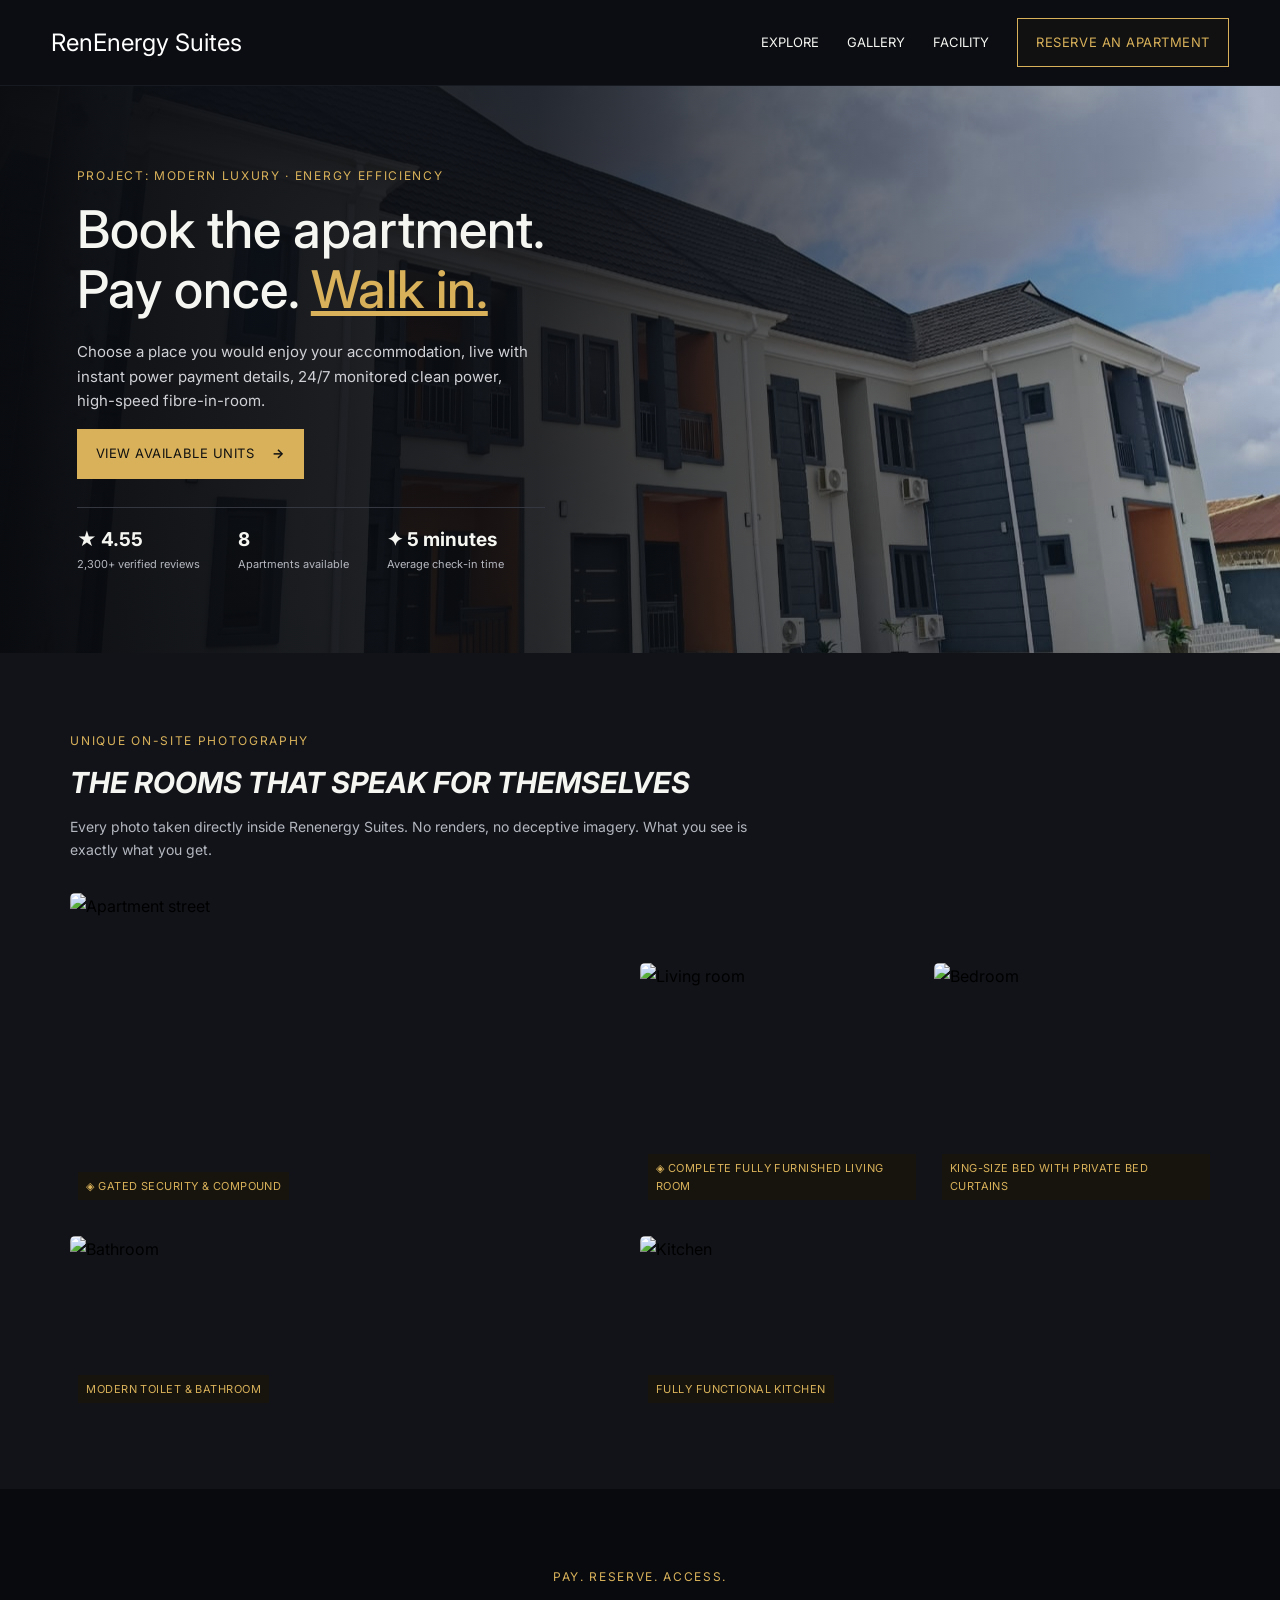
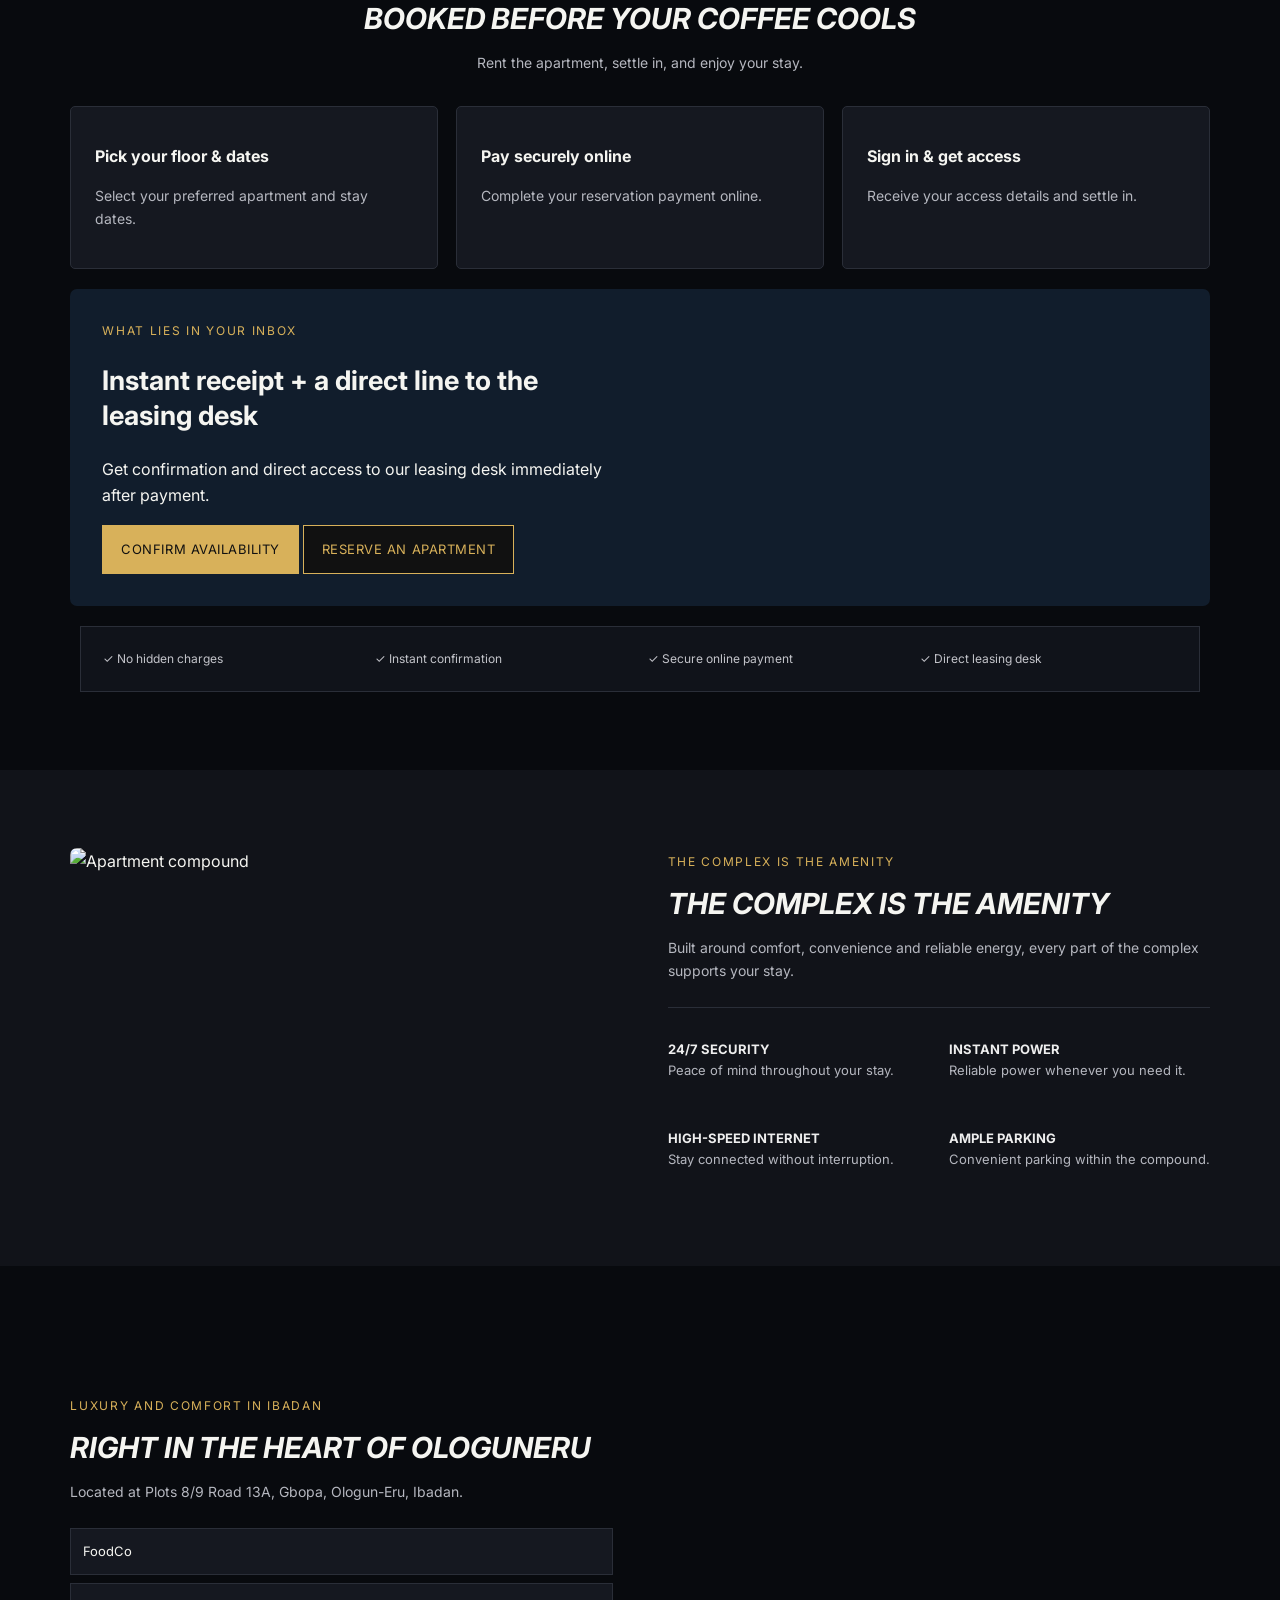
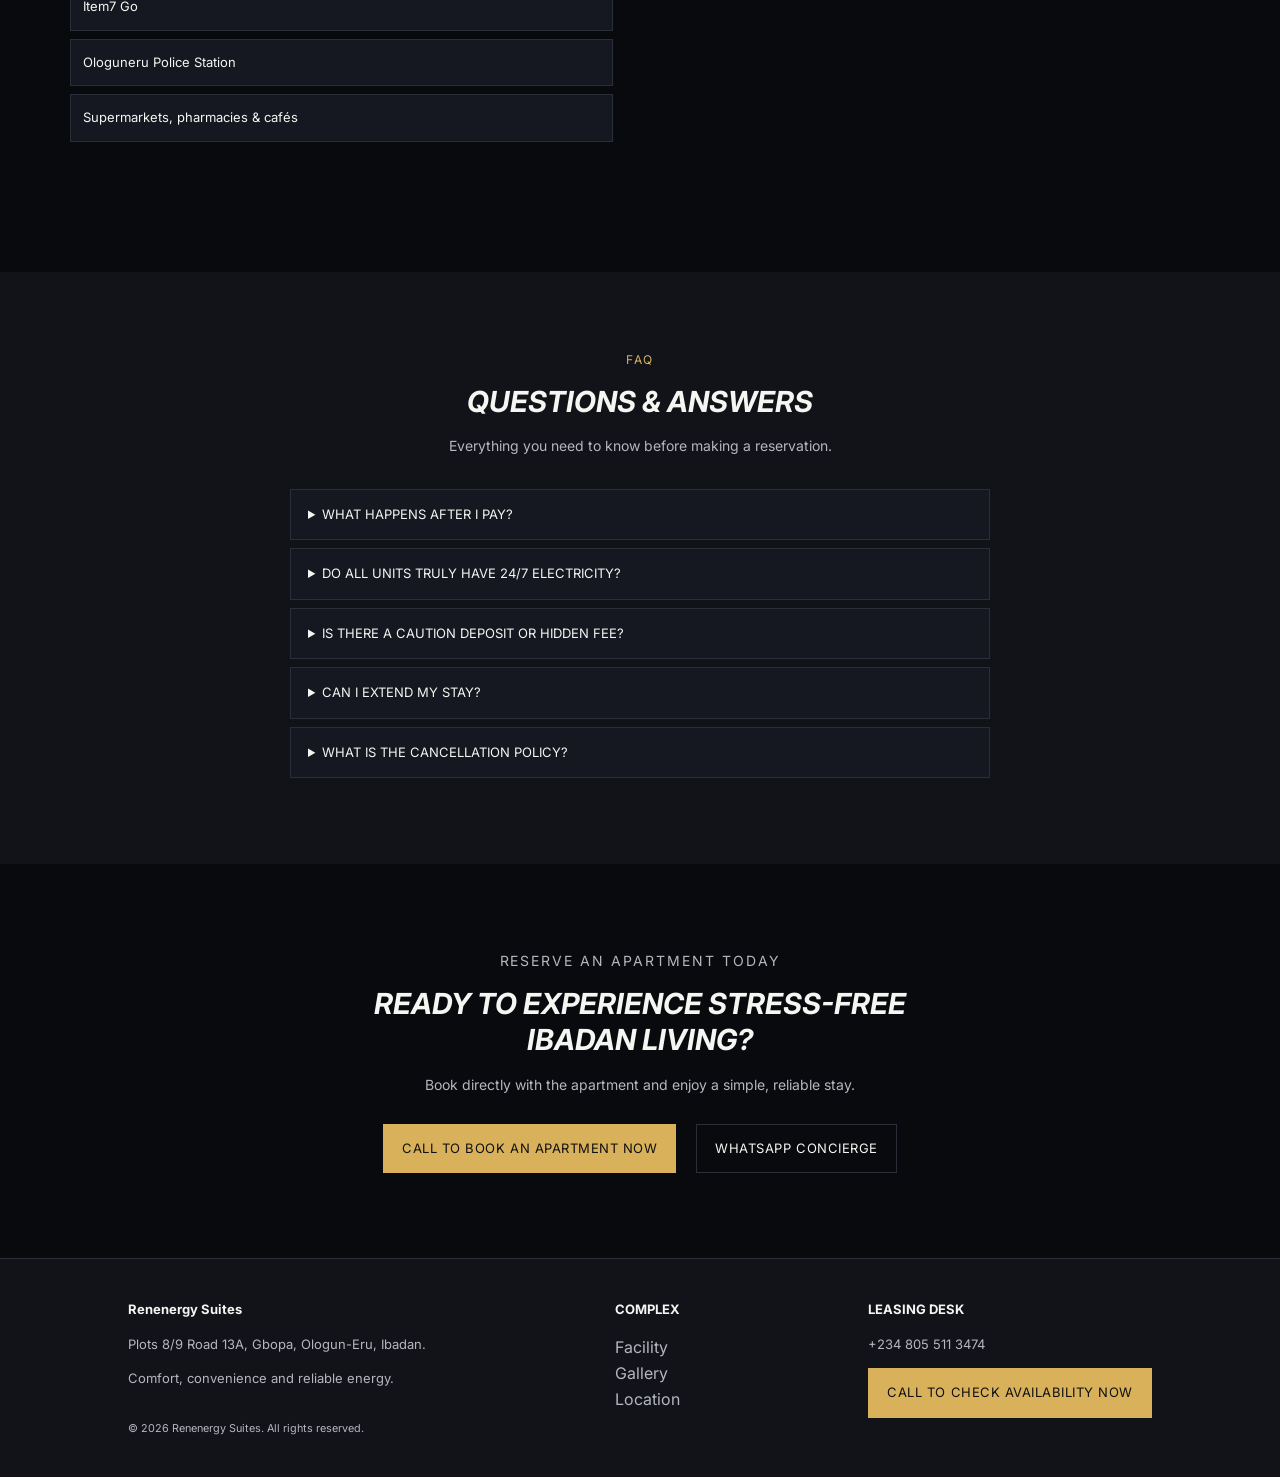
==== commit b4b0f387: "minor image change" ====
--- a/index.html
+++ b/index.html
@@ -145,7 +145,7 @@
     </section>
 
     <section class="section split dark" id="facilities">
-      <img src="assets/unsplash_QYVarY4t49o.png" alt="Apartment compound" />
+      <img src="https://lh3.googleusercontent.com/pw/AP1GczPN9tetsOrUxnDG-rWKMFE3oG1BvR2AKUUCxY-Npn82X7OlTlhcFgtBNSmEc6dFuWBmBbIf5ogV05MBLrwjAno9N_oLe1h82G_y7uLSjaI2514d6w15IGTfs46C-niKUuUHnK6Sxc0Cg4DNl4BVFEvt=w949-h695-s-no-gm?authuser=0" alt="Apartment compound" />
       <div>
         <p class="eyebrow">THE COMPLEX IS THE AMENITY</p>
         <h2>THE COMPLEX IS THE AMENITY</h2>
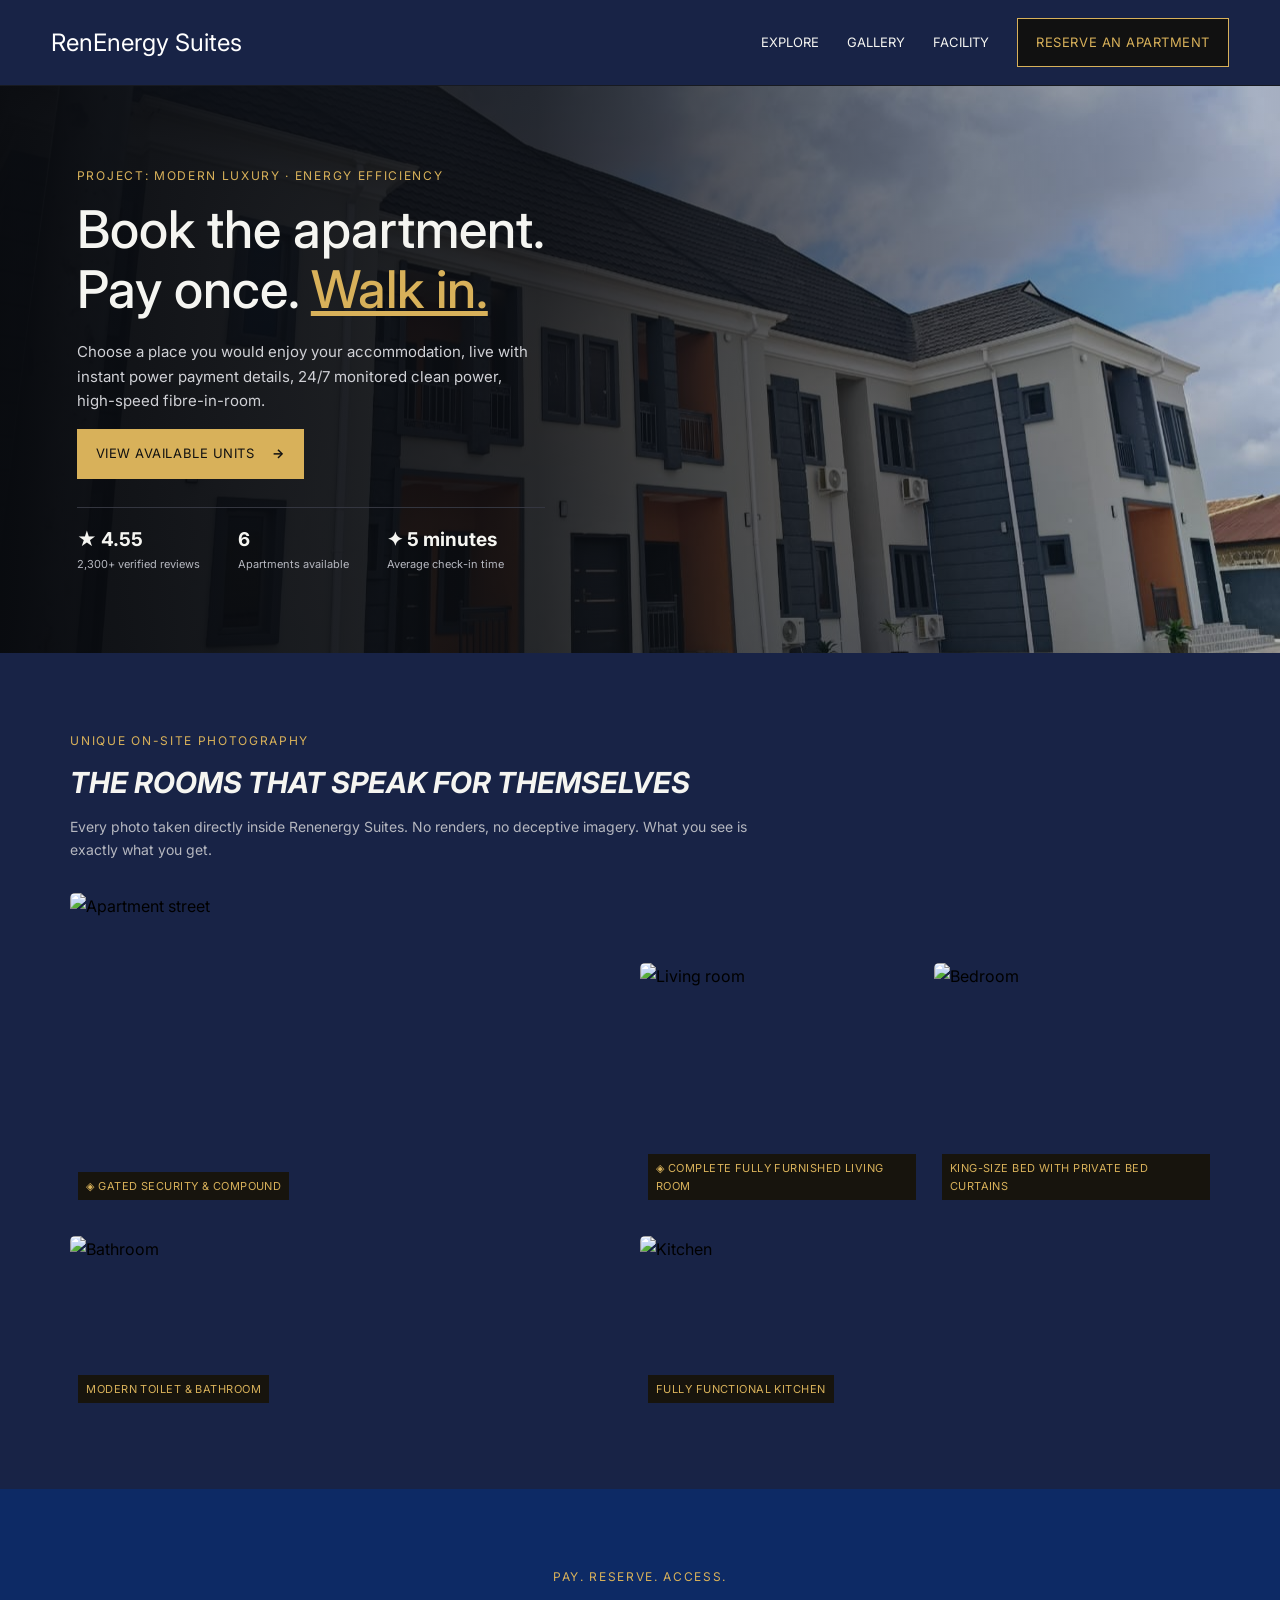
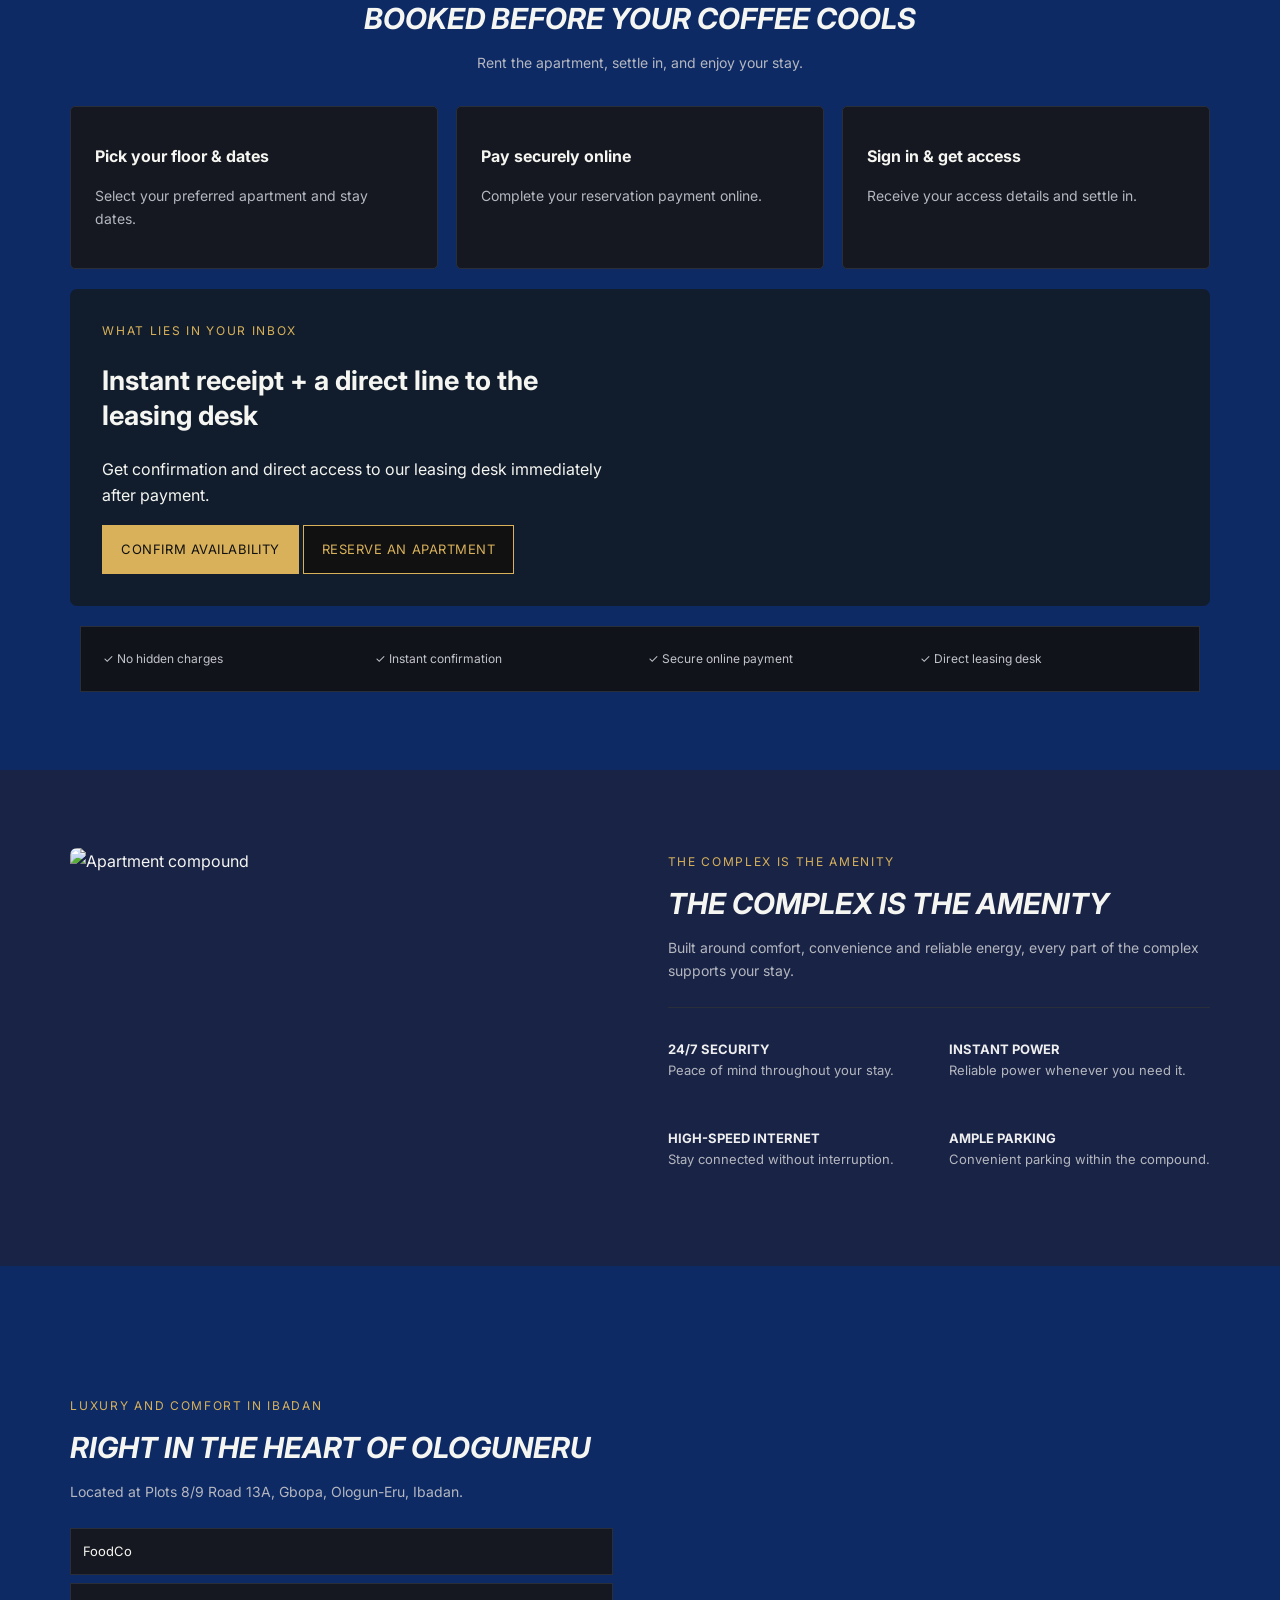
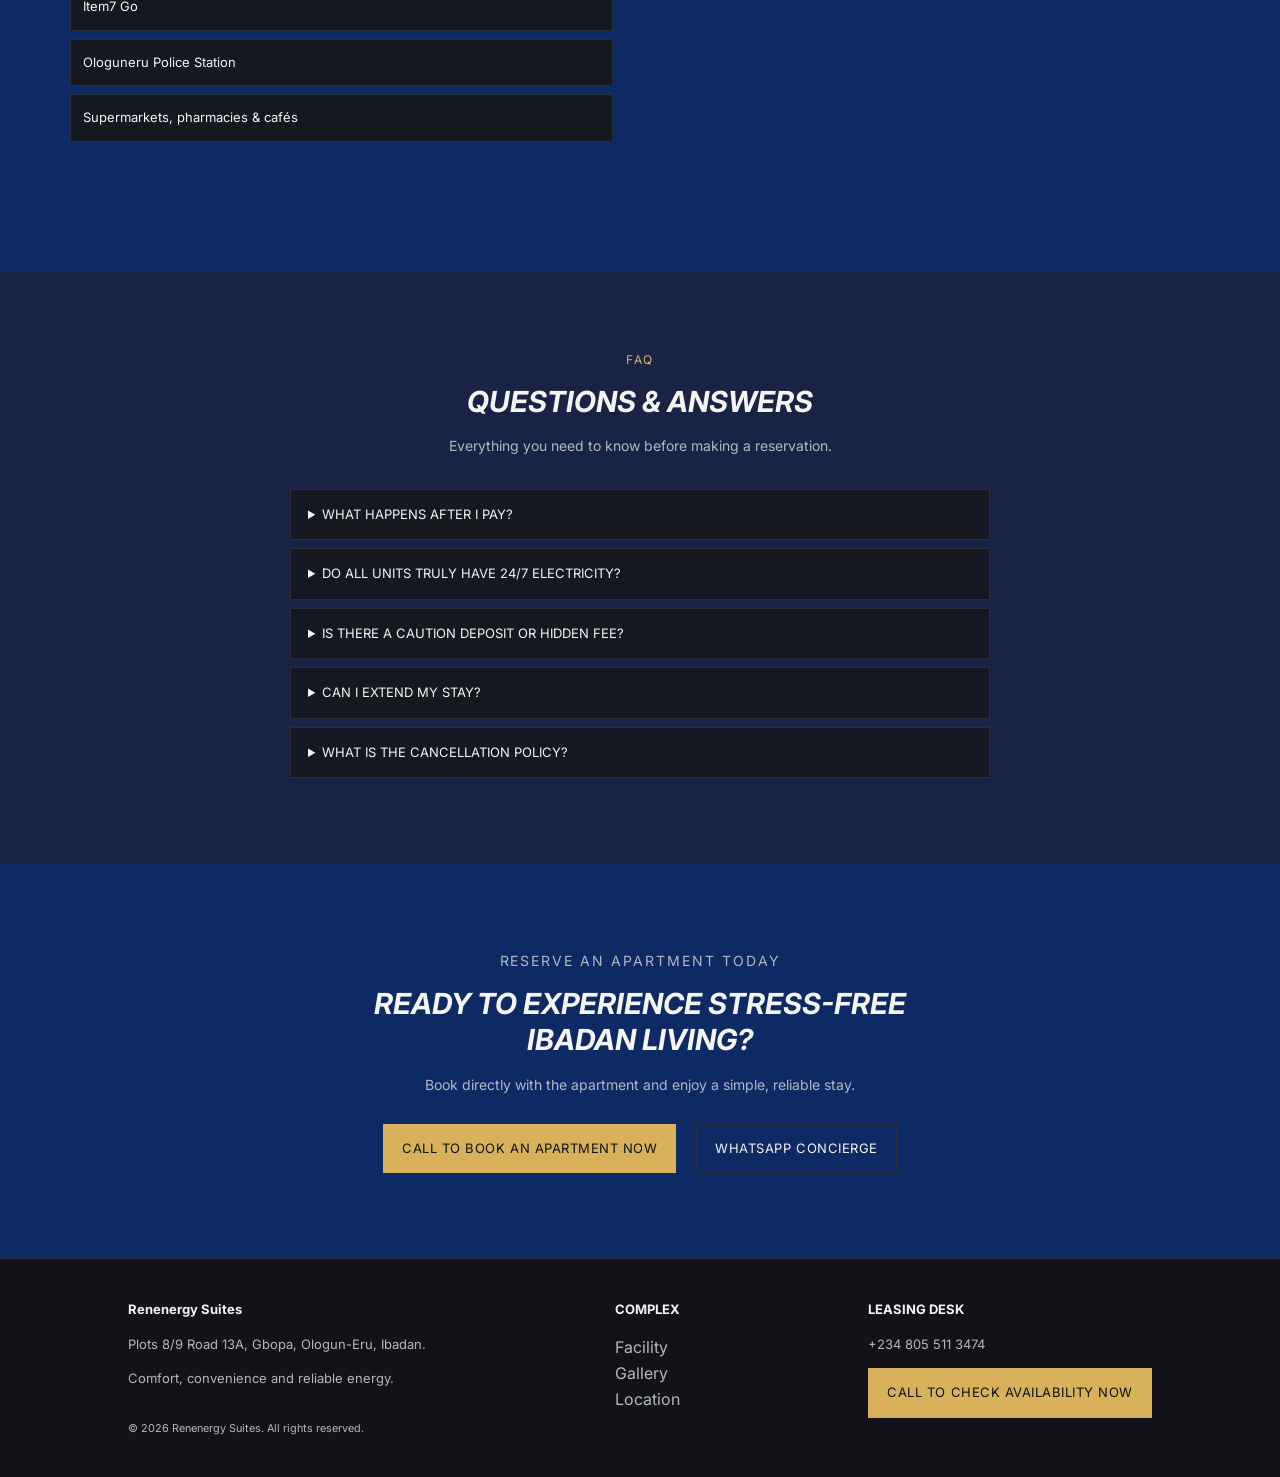
==== commit 0d646526: "F: made it bluer" ====
--- a/index.html
+++ b/index.html
@@ -32,7 +32,7 @@
       <a href="#explore">EXPLORE</a>
       <a href="/gallery">GALLERY</a>
       <a href="#facilities">FACILITY</a>
-      <a class="book" href="https://paystack.shop/pay/renenergysuites">
+      <a class="book" href="https://wa.me/2348055113474">
         RESERVE AN APARTMENT
       </a>
     </nav>
@@ -55,7 +55,7 @@
           </div>
 
           <div>
-            <strong>8</strong>
+            <strong>6</strong>
             <small>Apartments available</small>
           </div>
           <div>
@@ -133,7 +133,7 @@
           <h2>Instant receipt + a direct line to the leasing desk</h2>
           <p>Get confirmation and direct access to our leasing desk immediately after payment.</p>
           <a class="gold-btn" href="https://wa.me/2348055113474">CONFIRM AVAILABILITY</a> 
-          <a class="book other" href="https://paystack.shop/pay/renenergysuites">RESERVE AN APARTMENT</a>
+          <a class="book other" href="https://wa.me/2348055113474">RESERVE AN APARTMENT</a>
         </div>
       </div>
       <div class="trust-strip">
--- a/style.css
+++ b/style.css
@@ -1,6 +1,6 @@
 @import url('https://fonts.googleapis.com/css2?family=Inter:wght@400;500;600;700&display=swap');
-:root{--bg:#080a0e;--panel:#151820;--panel2:#10131a;--text:#f5f5f1;--muted:#b5b7bf;--gold:#d8b15a;--line:#2a2e38}
-*{box-sizing:border-box}html{scroll-behavior:smooth}body{margin:0;background:var(--bg);color:var(--text);font-family:Inter,Arial,sans-serif;font-size:16px;line-height:1.65}a{text-decoration:none;color:inherit}button{font:inherit}.site-header{position:sticky;top:0;z-index:20;display:flex;align-items:center;justify-content:space-between;gap:24px;padding:18px 4%;background:#0b0d12;border-bottom:1px solid #171a21}.brand{display:flex;align-items:center;gap:10px;font-size:14px}.brand-mark{color:#fff;font-size:24px}.nav-links{display:flex;align-items:center;gap:28px;font-size:13px}.gold-btn,.outline-btn{display:inline-flex;align-items:center;justify-content:center;gap:18px;padding:13px 18px;border:1px solid var(--gold);font-size:13px;letter-spacing:.04em}.gold-btn{background:var(--gold);color:#111}.outline-btn{border-color:var(--line);color:var(--text)}.menu-toggle{display:none;background:none;border:0;color:white;font-size:30px}.hero{min-height:560px;display:flex;align-items:center;padding:80px 6%;background:linear-gradient(90deg,rgba(8,10,14,.98) 0%,rgba(8,10,14,.84) 42%,rgba(8,10,14,.2)),url('assets/outside.jpeg') center/cover}.hero-copy{max-width:570px}.eyebrow{color:var(--gold);font-size:12px;letter-spacing:.14em;margin:0 0 14px;text-transform:uppercase}.hero h1{font-size:52px;line-height:1.15;font-weight:500;margin:0 0 20px}.hero h1 span{color:var(--gold);text-decoration:underline}.hero-copy>p:not(.eyebrow){color:#d0d1d6;max-width:460px;font-size:15px}.hero-stats{display:flex;gap:38px;margin-top:28px;border-top:1px solid #343640;padding-top:16px}.hero-stats strong{display:block;font-size:19px}.hero-stats small{display:block;color:var(--muted);font-size:11px}.section{padding:78px 5.5%}.dark{background:#111319}.section-heading{max-width:700px;margin-bottom:32px}.section-heading h2,.split h2,.cta h2{font-size:29px;line-height:1.25;font-style:italic;margin:0 0 10px}.section-heading p:not(.eyebrow),.split p:not(.eyebrow),.cta p{color:var(--muted);font-size:14px}.center{text-align:center;margin-left:auto;margin-right:auto}.photo-grid{display:grid;grid-template-columns:2fr 1fr 1fr;gap:28px 18px}.photo{position:relative;display:block;min-width:0;padding:0;border:0;background:none;cursor:pointer;text-align:left}.photo img{display:block;width:100%;height:175px;object-fit:cover;border-radius:5px}.photo.large img{height:315px}.photo span{position:absolute;left:8px;bottom:8px;background:#17140d;color:var(--gold);padding:5px 8px;font-size:11px;letter-spacing:.04em}.booking{background:#080a0e}.steps{display:grid;grid-template-columns:repeat(3,1fr);gap:18px}.steps article{background:var(--panel);border:1px solid var(--line);padding:24px;border-radius:5px}.steps b{color:var(--gold)}.steps h3{font-size:16px;margin:12px 0 6px}.steps p{color:var(--muted);font-size:14px}.receipt-card{display:grid;grid-template-columns:1fr 1fr;gap:35px;background:#111d2c;border-radius:7px;padding:32px;margin-top:20px}.receipt-card h2{font-size:27px;line-height:1.3}.receipt{background:#f4f4f2;color:#1d1d1d;border-radius:4px;padding:20px;font-size:13px;max-width:320px;margin-left:auto;width:100%}.trust-strip{display:grid;grid-template-columns:repeat(4,1fr);gap:15px;background:var(--panel2);border:1px solid var(--line);padding:22px;margin:20px 10px 0;color:#c3c4ca;font-size:12px}.split{display:grid;grid-template-columns:1fr 1fr;gap:55px;align-items:center}.split img{width:100%;height:340px;object-fit:cover;border-radius:7px}.amenity-list{display:grid;grid-template-columns:1fr 1fr;gap:20px;border-top:1px solid var(--line);margin-top:25px;padding-top:18px}.amenity-list p{font-size:13px!important}.amenity-list b{color:#eee;font-size:13px}.location-list{display:grid;gap:8px;margin-top:25px}.location-list span{background:var(--panel);border:1px solid var(--line);padding:12px;font-size:13px}.faq-list{max-width:700px;margin:auto}.faq-list details{background:var(--panel);border:1px solid var(--line);padding:14px 17px;margin:8px 0}.faq-list summary{cursor:pointer;font-size:13px}.faq-list p{color:var(--muted);font-size:14px}.cta{text-align:center;padding:85px 20px;background:#080a0e}.cta>div{display:flex;justify-content:center;gap:20px;margin-top:28px}footer{display:flex; justify-content: space-between;flex-wrap: wrap;gap:35px;padding:40px 10%;background:#111319;border-top:1px solid var(--line);font-size:13px}footer p{color:var(--muted);font-size:13px}footer small{display:block;margin-top:30px;color:var(--muted)}.lightbox{display:none;position:fixed;inset:0;z-index:50;background:rgba(0,0,0,.94);padding:80px 5%;overflow:auto}.lightbox.active{display:block}.lightbox-close{position:absolute;top:18px;right:25px;background:none;border:0;color:#fff;font-size:42px;cursor:pointer}.lightbox-images{display:grid;grid-template-columns:repeat(3,1fr);gap:18px;max-width:1100px;margin:auto}.lightbox-images img{width:100%;border-radius:5px}
+:root{--bg:#0d2a65;--panel:#151820;--panel2:#10131a;--text:#f5f5f1;--muted:#b5b7bf;--gold:#d8b15a;--line:#2a2e38}
+*{box-sizing:border-box}html{scroll-behavior:smooth}body{margin:0;background:var(--bg);color:var(--text);font-family:Inter,Arial,sans-serif;font-size:16px;line-height:1.65}a{text-decoration:none;color:inherit}button{font:inherit}.site-header{position:sticky;top:0;z-index:20;display:flex;align-items:center;justify-content:space-between;gap:24px;padding:18px 4%;background:#182346;border-bottom:1px solid #171a21}.brand{display:flex;align-items:center;gap:10px;font-size:14px}.brand-mark{color:#fff;font-size:24px}.nav-links{display:flex;align-items:center;gap:28px;font-size:13px}.gold-btn,.outline-btn{display:inline-flex;align-items:center;justify-content:center;gap:18px;padding:13px 18px;border:1px solid var(--gold);font-size:13px;letter-spacing:.04em}.gold-btn{background:var(--gold);color:#111}.outline-btn{border-color:var(--line);color:var(--text)}.menu-toggle{display:none;background:none;border:0;color:white;font-size:30px}.hero{min-height:560px;display:flex;align-items:center;padding:80px 6%;background:linear-gradient(90deg,rgba(8,10,14,.98) 0%,rgba(8,10,14,.84) 42%,rgba(8,10,14,.2)),url('assets/outside.jpeg') center/cover}.hero-copy{max-width:570px}.eyebrow{color:var(--gold);font-size:12px;letter-spacing:.14em;margin:0 0 14px;text-transform:uppercase}.hero h1{font-size:52px;line-height:1.15;font-weight:500;margin:0 0 20px}.hero h1 span{color:var(--gold);text-decoration:underline}.hero-copy>p:not(.eyebrow){color:#d0d1d6;max-width:460px;font-size:15px}.hero-stats{display:flex;gap:38px;margin-top:28px;border-top:1px solid #343640;padding-top:16px}.hero-stats strong{display:block;font-size:19px}.hero-stats small{display:block;color:var(--muted);font-size:11px}.section{padding:78px 5.5%}.dark{background:#182346}.section-heading{max-width:700px;margin-bottom:32px}.section-heading h2,.split h2,.cta h2{font-size:29px;line-height:1.25;font-style:italic;margin:0 0 10px}.section-heading p:not(.eyebrow),.split p:not(.eyebrow),.cta p{color:var(--muted);font-size:14px}.center{text-align:center;margin-left:auto;margin-right:auto}.photo-grid{display:grid;grid-template-columns:2fr 1fr 1fr;gap:28px 18px}.photo{position:relative;display:block;min-width:0;padding:0;border:0;background:none;cursor:pointer;text-align:left}.photo img{display:block;width:100%;height:175px;object-fit:cover;border-radius:5px}.photo.large img{height:315px}.photo span{position:absolute;left:8px;bottom:8px;background:#17140d;color:var(--gold);padding:5px 8px;font-size:11px;letter-spacing:.04em}.booking{background:#0d2a65}.steps{display:grid;grid-template-columns:repeat(3,1fr);gap:18px}.steps article{background:var(--panel);border:1px solid var(--line);padding:24px;border-radius:5px}.steps b{color:var(--gold)}.steps h3{font-size:16px;margin:12px 0 6px}.steps p{color:var(--muted);font-size:14px}.receipt-card{display:grid;grid-template-columns:1fr 1fr;gap:35px;background:#111d2c;border-radius:7px;padding:32px;margin-top:20px}.receipt-card h2{font-size:27px;line-height:1.3}.receipt{background:#f4f4f2;color:#1d1d1d;border-radius:4px;padding:20px;font-size:13px;max-width:320px;margin-left:auto;width:100%}.trust-strip{display:grid;grid-template-columns:repeat(4,1fr);gap:15px;background:var(--panel2);border:1px solid var(--line);padding:22px;margin:20px 10px 0;color:#c3c4ca;font-size:12px}.split{display:grid;grid-template-columns:1fr 1fr;gap:55px;align-items:center}.split img{width:100%;height:340px;object-fit:cover;border-radius:7px}.amenity-list{display:grid;grid-template-columns:1fr 1fr;gap:20px;border-top:1px solid var(--line);margin-top:25px;padding-top:18px}.amenity-list p{font-size:13px!important}.amenity-list b{color:#eee;font-size:13px}.location-list{display:grid;gap:8px;margin-top:25px}.location-list span{background:var(--panel);border:1px solid var(--line);padding:12px;font-size:13px}.faq-list{max-width:700px;margin:auto}.faq-list details{background:var(--panel);border:1px solid var(--line);padding:14px 17px;margin:8px 0}.faq-list summary{cursor:pointer;font-size:13px}.faq-list p{color:var(--muted);font-size:14px}.cta{text-align:center;padding:85px 20px;background:#0d2a65}.cta>div{display:flex;justify-content:center;gap:20px;margin-top:28px}footer{display:flex; justify-content: space-between;flex-wrap: wrap;gap:35px;padding:40px 10%;background:#111319;border-top:1px solid var(--line);font-size:13px}footer p{color:var(--muted);font-size:13px}footer small{display:block;margin-top:30px;color:var(--muted)}.lightbox{display:none;position:fixed;inset:0;z-index:50;background:rgba(0,0,0,.94);padding:80px 5%;overflow:auto}.lightbox.active{display:block}.lightbox-close{position:absolute;top:18px;right:25px;background:none;border:0;color:#fff;font-size:42px;cursor:pointer}.lightbox-images{display:grid;grid-template-columns:repeat(3,1fr);gap:18px;max-width:1100px;margin:auto}.lightbox-images img{width:100%;border-radius:5px}
 @media(max-width:800px){.nav-links{display:none;position:absolute;top:68px;left:0;right:0;flex-direction:column;align-items:stretch;gap:0;background:#0b0d12;padding:12px 5%;border-bottom:1px solid var(--line)}.nav-links.open{display:flex}.nav-links a{padding:14px 0}.menu-toggle{display:block}.hero{min-height:580px;padding:60px 7%}.hero h1{font-size:40px}.section{padding:58px 6%}.photo-grid{grid-template-columns:1fr 1fr;gap:15px}.photo.large{grid-column:1/-1}.photo.large img,.photo img{height:220px}.photo.large img{height:270px}.steps,.trust-strip,.split,.receipt-card{grid-template-columns:1fr}.receipt{margin:0;max-width:none}.split img{height:280px}.location{display:flex;flex-direction:column-reverse}.cta h2{font-size:25px}.cta>div{flex-direction:column;align-items:center}.lightbox-images{grid-template-columns:1fr 1fr}footer{grid-template-columns:1fr 1fr}}
 @media(max-width:480px){body{font-size:15px}.brand{font-size:12px}.hero h1{font-size:34px}.hero-copy>p:not(.eyebrow){font-size:14px}.hero-stats{gap:15px}.hero-stats strong{font-size:16px}.hero-stats small{font-size:10px}.section-heading h2,.split h2{font-size:25px}.photo-grid{grid-template-columns:1fr}.photo.large{grid-column:auto}.photo img,.photo.large img{height:245px}.amenity-list{grid-template-columns:1fr}.lightbox-images{grid-template-columns:1fr}footer{grid-template-columns:1fr}.other{margin-top: 20px;}}
 .book {
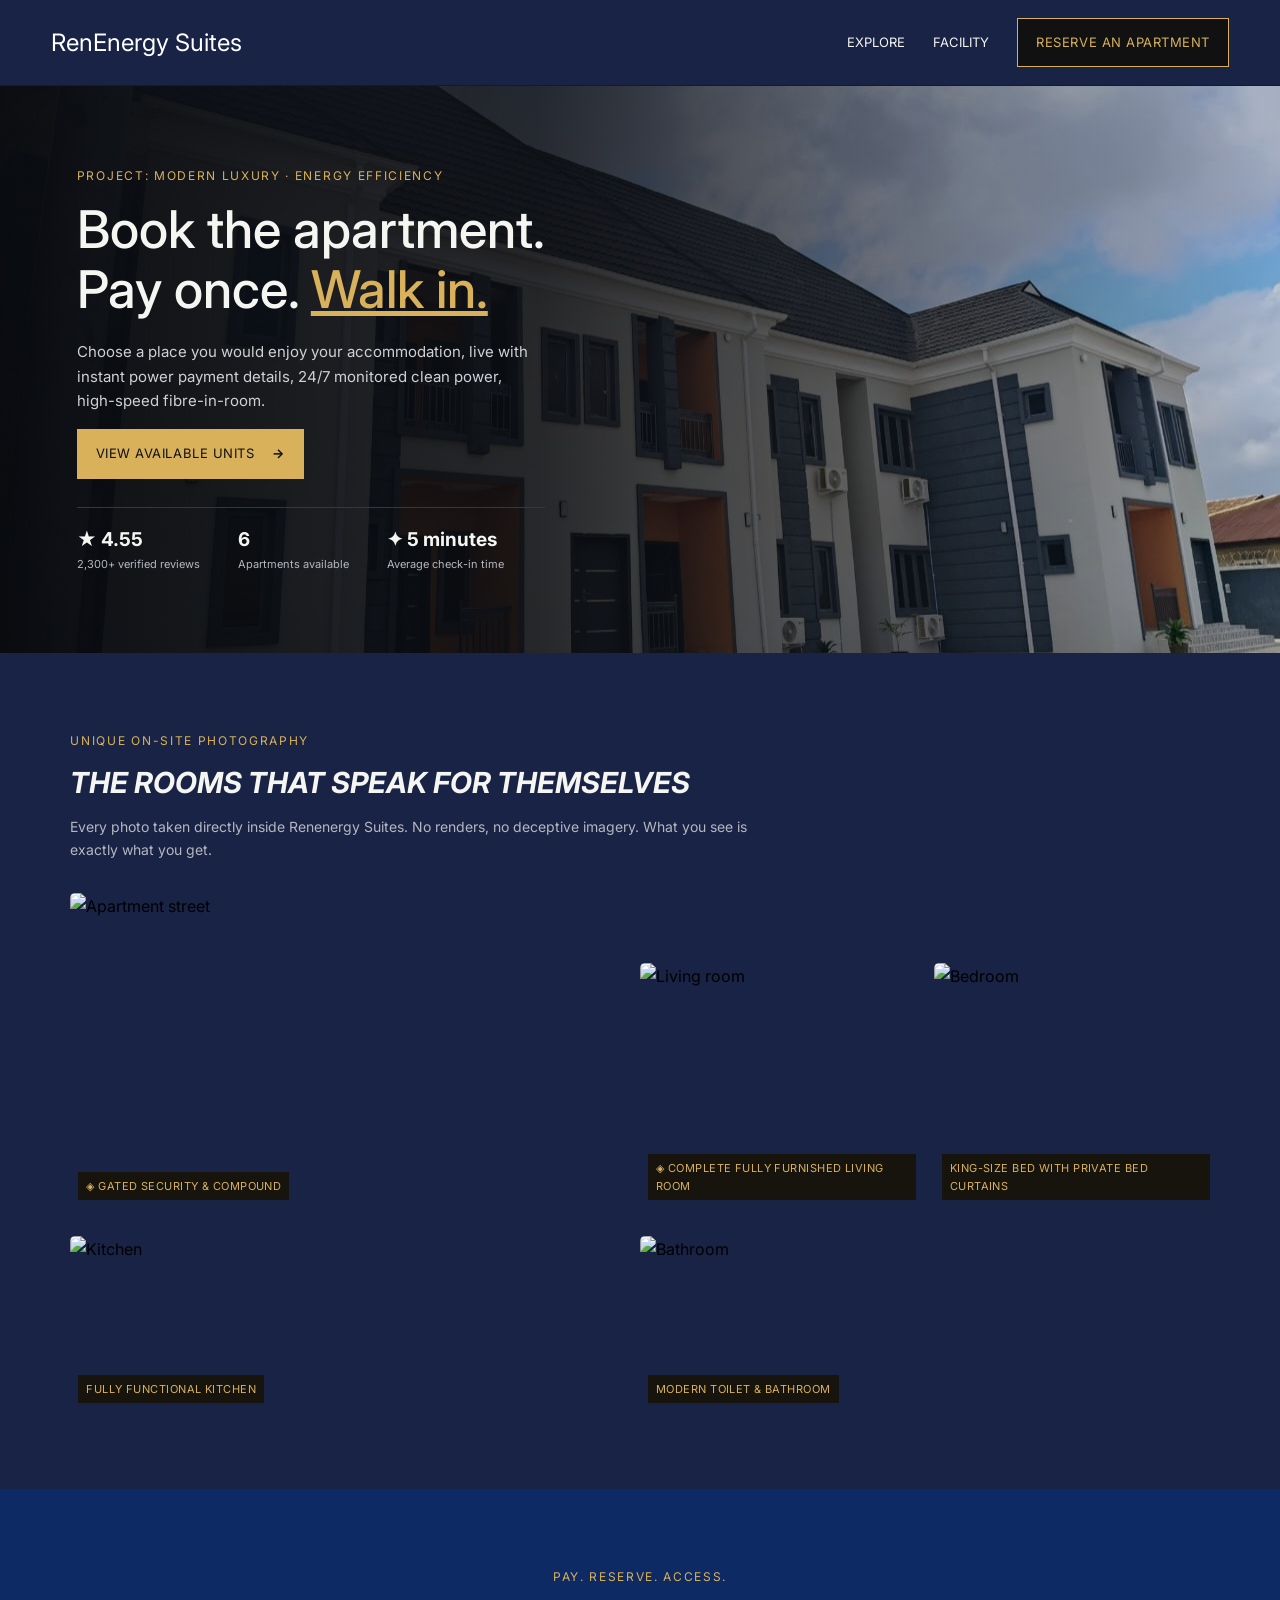
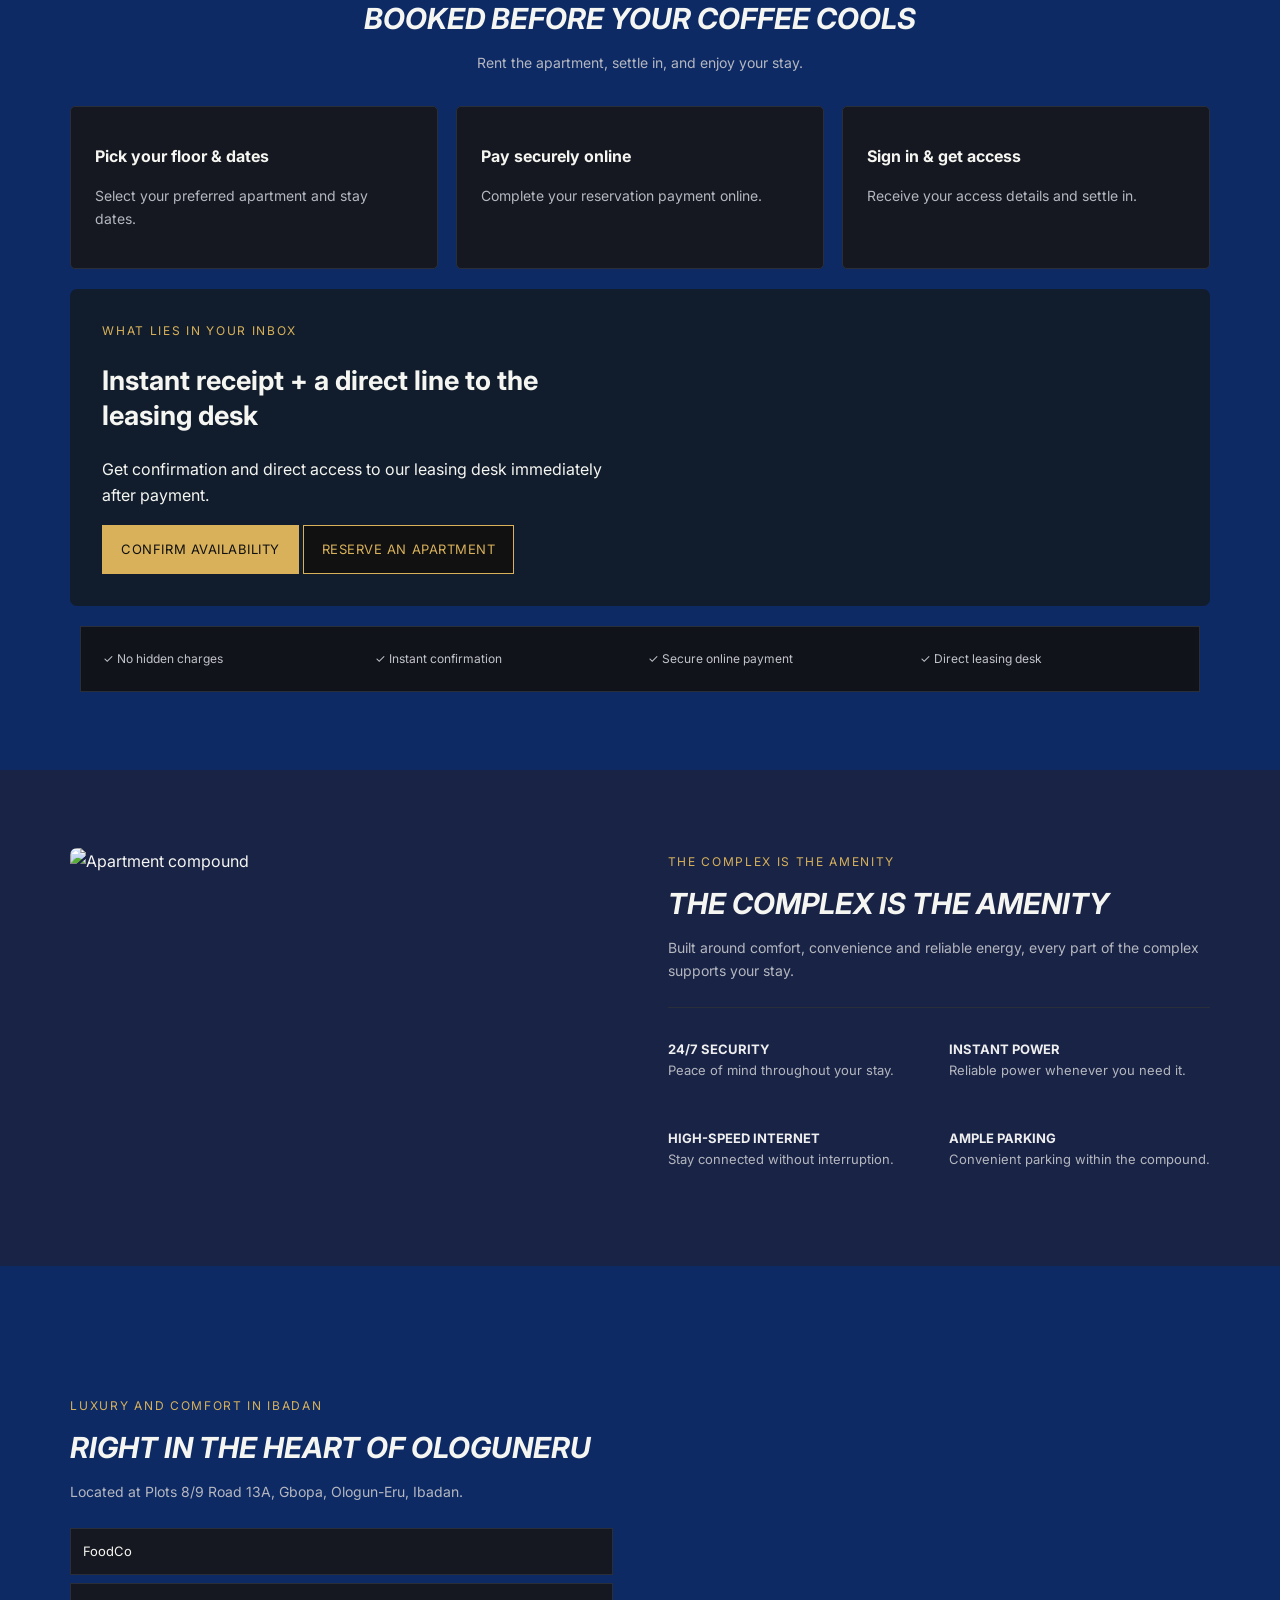
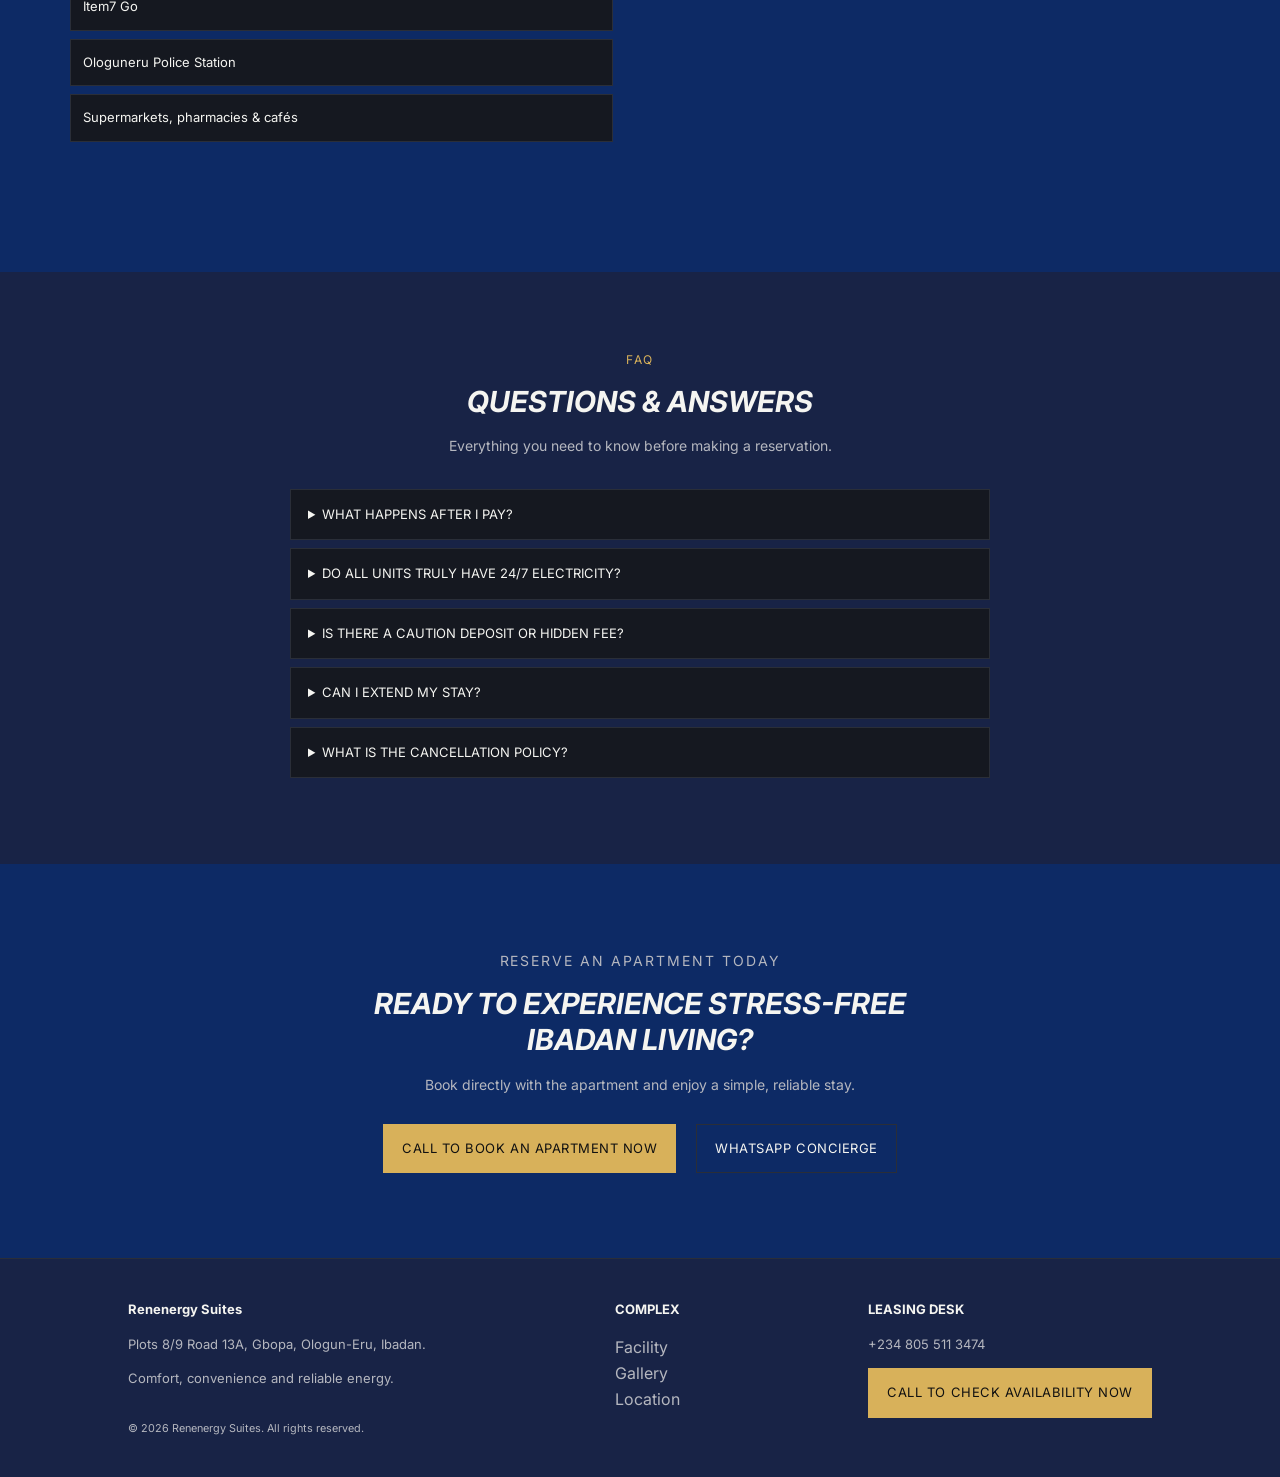
==== commit 40c46b15: "new images" ====
--- a/index.html
+++ b/index.html
@@ -11,7 +11,8 @@
   <meta property="og:url" content="https://renenergysuites.com" />
   <meta property="og:title" content="RenEnergy Suites">
   <meta property="og:description" content="Shortlet Apartment in Ologun-Eru, Ibadan.">
-  <meta property="og:image" content="https://i.ibb.co/kVVJTs6H/outside.jpg">
+  <link rel="shortcut icon" href="https://lh3.googleusercontent.com/pw/AP1GczPuNoJo_sqTkowCDO-iEZLS8JcGvq_KxtESkbqFW5Z4HZQNtdYwlQoKVqeh99tiFHcbl7D8gULOnwjmcroBYi0l9MAbE_k9nxhVk06NGm7lbvPsMX-bpYfmopJGMJU6T5RwCUPR3GQ1EBCZR4xCxps=w915-h915-s-no-gm?authuser=1" type="image/x-icon">
+  <meta property="og:image" content="https://lh3.googleusercontent.com/pw/AP1GczPuNoJo_sqTkowCDO-iEZLS8JcGvq_KxtESkbqFW5Z4HZQNtdYwlQoKVqeh99tiFHcbl7D8gULOnwjmcroBYi0l9MAbE_k9nxhVk06NGm7lbvPsMX-bpYfmopJGMJU6T5RwCUPR3GQ1EBCZR4xCxps=w915-h915-s-no-gm?authuser=1">
   <title>RenEnergy Suites</title>
   <link rel="stylesheet" href="style.css" />
   <script src="script.js" defer></script>
@@ -30,7 +31,6 @@
 
     <nav class="nav-links" aria-label="Main navigation">
       <a href="#explore">EXPLORE</a>
-      <a href="/gallery">GALLERY</a>
       <a href="#facilities">FACILITY</a>
       <a class="book" href="https://wa.me/2348055113474">
         RESERVE AN APARTMENT
@@ -78,12 +78,12 @@
 
       <div class="photo-grid">
         <button class="photo large" data-gallery="street">
-          <img src="https://lh3.googleusercontent.com/pw/AP1GczPN9tetsOrUxnDG-rWKMFE3oG1BvR2AKUUCxY-Npn82X7OlTlhcFgtBNSmEc6dFuWBmBbIf5ogV05MBLrwjAno9N_oLe1h82G_y7uLSjaI2514d6w15IGTfs46C-niKUuUHnK6Sxc0Cg4DNl4BVFEvt=w949-h695-s-no-gm?authuser=0" alt="Apartment street" />
+          <img src="https://lh3.googleusercontent.com/pw/AP1GczMEfDfqhfcC-lphSJZGNZI-bEIv09wVKb3w4BtFWWeBseg9jhkMCrSM0zRBlt--ZAZt6WWRpM2i2GZrSVqErmvTlG6VFeA_Ole4q55WdfjAEIg-taAE5jSfvaetK1qQRCITpZFkz26csOJuRSORb7M=w1373-h915-s-no-gm?authuser=0" alt="Apartment street" />
           <span>◈ GATED SECURITY &amp; COMPOUND</span>
         </button>
 
         <button class="photo" data-gallery="living">
-          <img src="https://lh3.googleusercontent.com/pw/AP1GczONU3_lCCr7ld4Nlke6Y_EMkKbiGxN_b8d-HKyTjO9EI-1vBdM9bbBo4X9qfTpJyryUW15BE9WOctph9QmXuC9nD3VcsyYcwyDBL5X2hPk0DoanSOUU9K0RHw03BcV-L3eCwWQcCDpvqbicfDHIzpJV=w638-h915-s-no-gm?authuser=0" alt="Living room" />
+          <img src="https://lh3.googleusercontent.com/pw/AP1GczMwsWpHVvCjhWpIEPEZHOPgjFbY_f4F5kw7svq3cwcWk2OrM_S9969i_tXtVkiKAJrin-9AXvdCsA_Wj5HqdXKSDZIASYlc7slRuzbpTUEtw14-CkEyllVeWIoiVKaVl-EhYyKagwv1n_0FYewPJrU=w1373-h915-s-no-gm?authuser=1" alt="Living room" />
           <span>◈ COMPLETE FULLY FURNISHED LIVING ROOM</span>
         </button>
 
@@ -92,15 +92,17 @@
           <span> KING-SIZE BED WITH PRIVATE BED CURTAINS</span>
         </button>
 
+        
+        <button class="photo" data-gallery="kitchen">
+          <img src="https://lh3.googleusercontent.com/pw/AP1GczPTw2cYQjZRf2iKXtu1Rfb7sI0OufVPjgAz00rCuE8sUN080wqHCw2zrZFhaWB-5cMr4qTZjUjNlGWKnFsZmZFmdg5rFl9opWQezgavumDbqx3fa1QGAO-Vg7XgAnlhOct8gqVgKU7npIThVWwOcYA=w1373-h915-s-no-gm?authuser=1" alt="Kitchen" />
+          <span> FULLY FUNCTIONAL KITCHEN</span>
+        </button>
+        
         <button class="photo" data-gallery="bathroom">
           <img src="https://lh3.googleusercontent.com/pw/AP1GczPfhNPl7IgnQADVf2jEgNkfHPBA-6KIGUXdZwzT0c9spTVGKV4A21XC6r3TElf-o9ai2HWi5X76KuqpO1rnKFT6TnShHVALnx8bZR0wYk9Eh9_bNF9z_kdfMCIgYz190I3lNmE6GYIDeEyMBKcIMP4x=w611-h915-s-no-gm?authuser=0" alt="Bathroom" />
           <span> MODERN TOILET &amp; BATHROOM</span>
         </button>
 
-        <button class="photo" data-gallery="kitchen">
-          <img src="https://lh3.googleusercontent.com/pw/AP1GczOP62I6vqCge4upxZiCBkpZrbjgSg9mTWaFTWaeXe-pz0mUtD_69QK81sRaaxyhrLq4zwW-xkzL5jDw5vBtCiz8UyGBf_i633m-t9XvrNaFNK6_24qKmUCnCQzNuqK0Dcvj5LjlJJgCmR7dlyzuEEFa=w949-h644-s-no-gm?authuser=0" alt="Kitchen" />
-          <span> FULLY FUNCTIONAL KITCHEN</span>
-        </button>
       </div>
     </section>
 
--- a/style.css
+++ b/style.css
@@ -1,6 +1,6 @@
 @import url('https://fonts.googleapis.com/css2?family=Inter:wght@400;500;600;700&display=swap');
 :root{--bg:#0d2a65;--panel:#151820;--panel2:#10131a;--text:#f5f5f1;--muted:#b5b7bf;--gold:#d8b15a;--line:#2a2e38}
-*{box-sizing:border-box}html{scroll-behavior:smooth}body{margin:0;background:var(--bg);color:var(--text);font-family:Inter,Arial,sans-serif;font-size:16px;line-height:1.65}a{text-decoration:none;color:inherit}button{font:inherit}.site-header{position:sticky;top:0;z-index:20;display:flex;align-items:center;justify-content:space-between;gap:24px;padding:18px 4%;background:#182346;border-bottom:1px solid #171a21}.brand{display:flex;align-items:center;gap:10px;font-size:14px}.brand-mark{color:#fff;font-size:24px}.nav-links{display:flex;align-items:center;gap:28px;font-size:13px}.gold-btn,.outline-btn{display:inline-flex;align-items:center;justify-content:center;gap:18px;padding:13px 18px;border:1px solid var(--gold);font-size:13px;letter-spacing:.04em}.gold-btn{background:var(--gold);color:#111}.outline-btn{border-color:var(--line);color:var(--text)}.menu-toggle{display:none;background:none;border:0;color:white;font-size:30px}.hero{min-height:560px;display:flex;align-items:center;padding:80px 6%;background:linear-gradient(90deg,rgba(8,10,14,.98) 0%,rgba(8,10,14,.84) 42%,rgba(8,10,14,.2)),url('assets/outside.jpeg') center/cover}.hero-copy{max-width:570px}.eyebrow{color:var(--gold);font-size:12px;letter-spacing:.14em;margin:0 0 14px;text-transform:uppercase}.hero h1{font-size:52px;line-height:1.15;font-weight:500;margin:0 0 20px}.hero h1 span{color:var(--gold);text-decoration:underline}.hero-copy>p:not(.eyebrow){color:#d0d1d6;max-width:460px;font-size:15px}.hero-stats{display:flex;gap:38px;margin-top:28px;border-top:1px solid #343640;padding-top:16px}.hero-stats strong{display:block;font-size:19px}.hero-stats small{display:block;color:var(--muted);font-size:11px}.section{padding:78px 5.5%}.dark{background:#182346}.section-heading{max-width:700px;margin-bottom:32px}.section-heading h2,.split h2,.cta h2{font-size:29px;line-height:1.25;font-style:italic;margin:0 0 10px}.section-heading p:not(.eyebrow),.split p:not(.eyebrow),.cta p{color:var(--muted);font-size:14px}.center{text-align:center;margin-left:auto;margin-right:auto}.photo-grid{display:grid;grid-template-columns:2fr 1fr 1fr;gap:28px 18px}.photo{position:relative;display:block;min-width:0;padding:0;border:0;background:none;cursor:pointer;text-align:left}.photo img{display:block;width:100%;height:175px;object-fit:cover;border-radius:5px}.photo.large img{height:315px}.photo span{position:absolute;left:8px;bottom:8px;background:#17140d;color:var(--gold);padding:5px 8px;font-size:11px;letter-spacing:.04em}.booking{background:#0d2a65}.steps{display:grid;grid-template-columns:repeat(3,1fr);gap:18px}.steps article{background:var(--panel);border:1px solid var(--line);padding:24px;border-radius:5px}.steps b{color:var(--gold)}.steps h3{font-size:16px;margin:12px 0 6px}.steps p{color:var(--muted);font-size:14px}.receipt-card{display:grid;grid-template-columns:1fr 1fr;gap:35px;background:#111d2c;border-radius:7px;padding:32px;margin-top:20px}.receipt-card h2{font-size:27px;line-height:1.3}.receipt{background:#f4f4f2;color:#1d1d1d;border-radius:4px;padding:20px;font-size:13px;max-width:320px;margin-left:auto;width:100%}.trust-strip{display:grid;grid-template-columns:repeat(4,1fr);gap:15px;background:var(--panel2);border:1px solid var(--line);padding:22px;margin:20px 10px 0;color:#c3c4ca;font-size:12px}.split{display:grid;grid-template-columns:1fr 1fr;gap:55px;align-items:center}.split img{width:100%;height:340px;object-fit:cover;border-radius:7px}.amenity-list{display:grid;grid-template-columns:1fr 1fr;gap:20px;border-top:1px solid var(--line);margin-top:25px;padding-top:18px}.amenity-list p{font-size:13px!important}.amenity-list b{color:#eee;font-size:13px}.location-list{display:grid;gap:8px;margin-top:25px}.location-list span{background:var(--panel);border:1px solid var(--line);padding:12px;font-size:13px}.faq-list{max-width:700px;margin:auto}.faq-list details{background:var(--panel);border:1px solid var(--line);padding:14px 17px;margin:8px 0}.faq-list summary{cursor:pointer;font-size:13px}.faq-list p{color:var(--muted);font-size:14px}.cta{text-align:center;padding:85px 20px;background:#0d2a65}.cta>div{display:flex;justify-content:center;gap:20px;margin-top:28px}footer{display:flex; justify-content: space-between;flex-wrap: wrap;gap:35px;padding:40px 10%;background:#111319;border-top:1px solid var(--line);font-size:13px}footer p{color:var(--muted);font-size:13px}footer small{display:block;margin-top:30px;color:var(--muted)}.lightbox{display:none;position:fixed;inset:0;z-index:50;background:rgba(0,0,0,.94);padding:80px 5%;overflow:auto}.lightbox.active{display:block}.lightbox-close{position:absolute;top:18px;right:25px;background:none;border:0;color:#fff;font-size:42px;cursor:pointer}.lightbox-images{display:grid;grid-template-columns:repeat(3,1fr);gap:18px;max-width:1100px;margin:auto}.lightbox-images img{width:100%;border-radius:5px}
+*{box-sizing:border-box}html{scroll-behavior:smooth}body{margin:0;background:var(--bg);color:var(--text);font-family:Inter,Arial,sans-serif;font-size:16px;line-height:1.65}a{text-decoration:none;color:inherit}button{font:inherit}.site-header{position:sticky;top:0;z-index:20;display:flex;align-items:center;justify-content:space-between;gap:24px;padding:18px 4%;background:#182346;border-bottom:1px solid #171a21}.brand{display:flex;align-items:center;gap:10px;font-size:14px}.brand-mark{color:#fff;font-size:24px}.nav-links{display:flex;align-items:center;gap:28px;font-size:13px}.gold-btn,.outline-btn{display:inline-flex;align-items:center;justify-content:center;gap:18px;padding:13px 18px;border:1px solid var(--gold);font-size:13px;letter-spacing:.04em}.gold-btn{background:var(--gold);color:#111}.outline-btn{border-color:var(--line);color:var(--text)}.menu-toggle{display:none;background:none;border:0;color:white;font-size:30px}.hero{min-height:560px;display:flex;align-items:center;padding:80px 6%;background:linear-gradient(90deg,rgba(8,10,14,.98) 0%,rgba(8,10,14,.84) 42%,rgba(8,10,14,.2)),url('assets/outside.jpeg') center/cover}.hero-copy{max-width:570px}.eyebrow{color:var(--gold);font-size:12px;letter-spacing:.14em;margin:0 0 14px;text-transform:uppercase}.hero h1{font-size:52px;line-height:1.15;font-weight:500;margin:0 0 20px}.hero h1 span{color:var(--gold);text-decoration:underline}.hero-copy>p:not(.eyebrow){color:#d0d1d6;max-width:460px;font-size:15px}.hero-stats{display:flex;gap:38px;margin-top:28px;border-top:1px solid #343640;padding-top:16px}.hero-stats strong{display:block;font-size:19px}.hero-stats small{display:block;color:var(--muted);font-size:11px}.section{padding:78px 5.5%}.dark{background:#182346}.section-heading{max-width:700px;margin-bottom:32px}.section-heading h2,.split h2,.cta h2{font-size:29px;line-height:1.25;font-style:italic;margin:0 0 10px}.section-heading p:not(.eyebrow),.split p:not(.eyebrow),.cta p{color:var(--muted);font-size:14px}.center{text-align:center;margin-left:auto;margin-right:auto}.photo-grid{display:grid;grid-template-columns:2fr 1fr 1fr;gap:28px 18px}.photo{position:relative;display:block;min-width:0;padding:0;border:0;background:none;cursor:pointer;text-align:left}.photo img{display:block;width:100%;height:175px;object-fit:cover;border-radius:5px}.photo.large img{height:315px}.photo span{position:absolute;left:8px;bottom:8px;background:#17140d;color:var(--gold);padding:5px 8px;font-size:11px;letter-spacing:.04em}.booking{background:#0d2a65}.steps{display:grid;grid-template-columns:repeat(3,1fr);gap:18px}.steps article{background:var(--panel);border:1px solid var(--line);padding:24px;border-radius:5px}.steps b{color:var(--gold)}.steps h3{font-size:16px;margin:12px 0 6px}.steps p{color:var(--muted);font-size:14px}.receipt-card{display:grid;grid-template-columns:1fr 1fr;gap:35px;background:#111d2c;border-radius:7px;padding:32px;margin-top:20px}.receipt-card h2{font-size:27px;line-height:1.3}.receipt{background:#f4f4f2;color:#1d1d1d;border-radius:4px;padding:20px;font-size:13px;max-width:320px;margin-left:auto;width:100%}.trust-strip{display:grid;grid-template-columns:repeat(4,1fr);gap:15px;background:var(--panel2);border:1px solid var(--line);padding:22px;margin:20px 10px 0;color:#c3c4ca;font-size:12px}.split{display:grid;grid-template-columns:1fr 1fr;gap:55px;align-items:center}.split img{width:100%;height:340px;object-fit:cover;border-radius:7px}.amenity-list{display:grid;grid-template-columns:1fr 1fr;gap:20px;border-top:1px solid var(--line);margin-top:25px;padding-top:18px}.amenity-list p{font-size:13px!important}.amenity-list b{color:#eee;font-size:13px}.location-list{display:grid;gap:8px;margin-top:25px}.location-list span{background:var(--panel);border:1px solid var(--line);padding:12px;font-size:13px}.faq-list{max-width:700px;margin:auto}.faq-list details{background:var(--panel);border:1px solid var(--line);padding:14px 17px;margin:8px 0}.faq-list summary{cursor:pointer;font-size:13px}.faq-list p{color:var(--muted);font-size:14px}.cta{text-align:center;padding:85px 20px;background:#0d2a65}.cta>div{display:flex;justify-content:center;gap:20px;margin-top:28px}footer{display:flex; justify-content: space-between;flex-wrap: wrap;gap:35px;padding:40px 10%;background:#182346;border-top:1px solid var(--line);font-size:13px}footer p{color:var(--muted);font-size:13px}footer small{display:block;margin-top:30px;color:var(--muted)}.lightbox{display:none;position:fixed;inset:0;z-index:50;background:rgba(0,0,0,.94);padding:80px 5%;overflow:auto}.lightbox.active{display:block}.lightbox-close{position:absolute;top:18px;right:25px;background:none;border:0;color:#fff;font-size:42px;cursor:pointer}.lightbox-images{display:grid;grid-template-columns:repeat(3,1fr);gap:18px;max-width:1100px;margin:auto}.lightbox-images img{width:100%;border-radius:5px}
 @media(max-width:800px){.nav-links{display:none;position:absolute;top:68px;left:0;right:0;flex-direction:column;align-items:stretch;gap:0;background:#0b0d12;padding:12px 5%;border-bottom:1px solid var(--line)}.nav-links.open{display:flex}.nav-links a{padding:14px 0}.menu-toggle{display:block}.hero{min-height:580px;padding:60px 7%}.hero h1{font-size:40px}.section{padding:58px 6%}.photo-grid{grid-template-columns:1fr 1fr;gap:15px}.photo.large{grid-column:1/-1}.photo.large img,.photo img{height:220px}.photo.large img{height:270px}.steps,.trust-strip,.split,.receipt-card{grid-template-columns:1fr}.receipt{margin:0;max-width:none}.split img{height:280px}.location{display:flex;flex-direction:column-reverse}.cta h2{font-size:25px}.cta>div{flex-direction:column;align-items:center}.lightbox-images{grid-template-columns:1fr 1fr}footer{grid-template-columns:1fr 1fr}}
 @media(max-width:480px){body{font-size:15px}.brand{font-size:12px}.hero h1{font-size:34px}.hero-copy>p:not(.eyebrow){font-size:14px}.hero-stats{gap:15px}.hero-stats strong{font-size:16px}.hero-stats small{font-size:10px}.section-heading h2,.split h2{font-size:25px}.photo-grid{grid-template-columns:1fr}.photo.large{grid-column:auto}.photo img,.photo.large img{height:245px}.amenity-list{grid-template-columns:1fr}.lightbox-images{grid-template-columns:1fr}footer{grid-template-columns:1fr}.other{margin-top: 20px;}}
 .book {
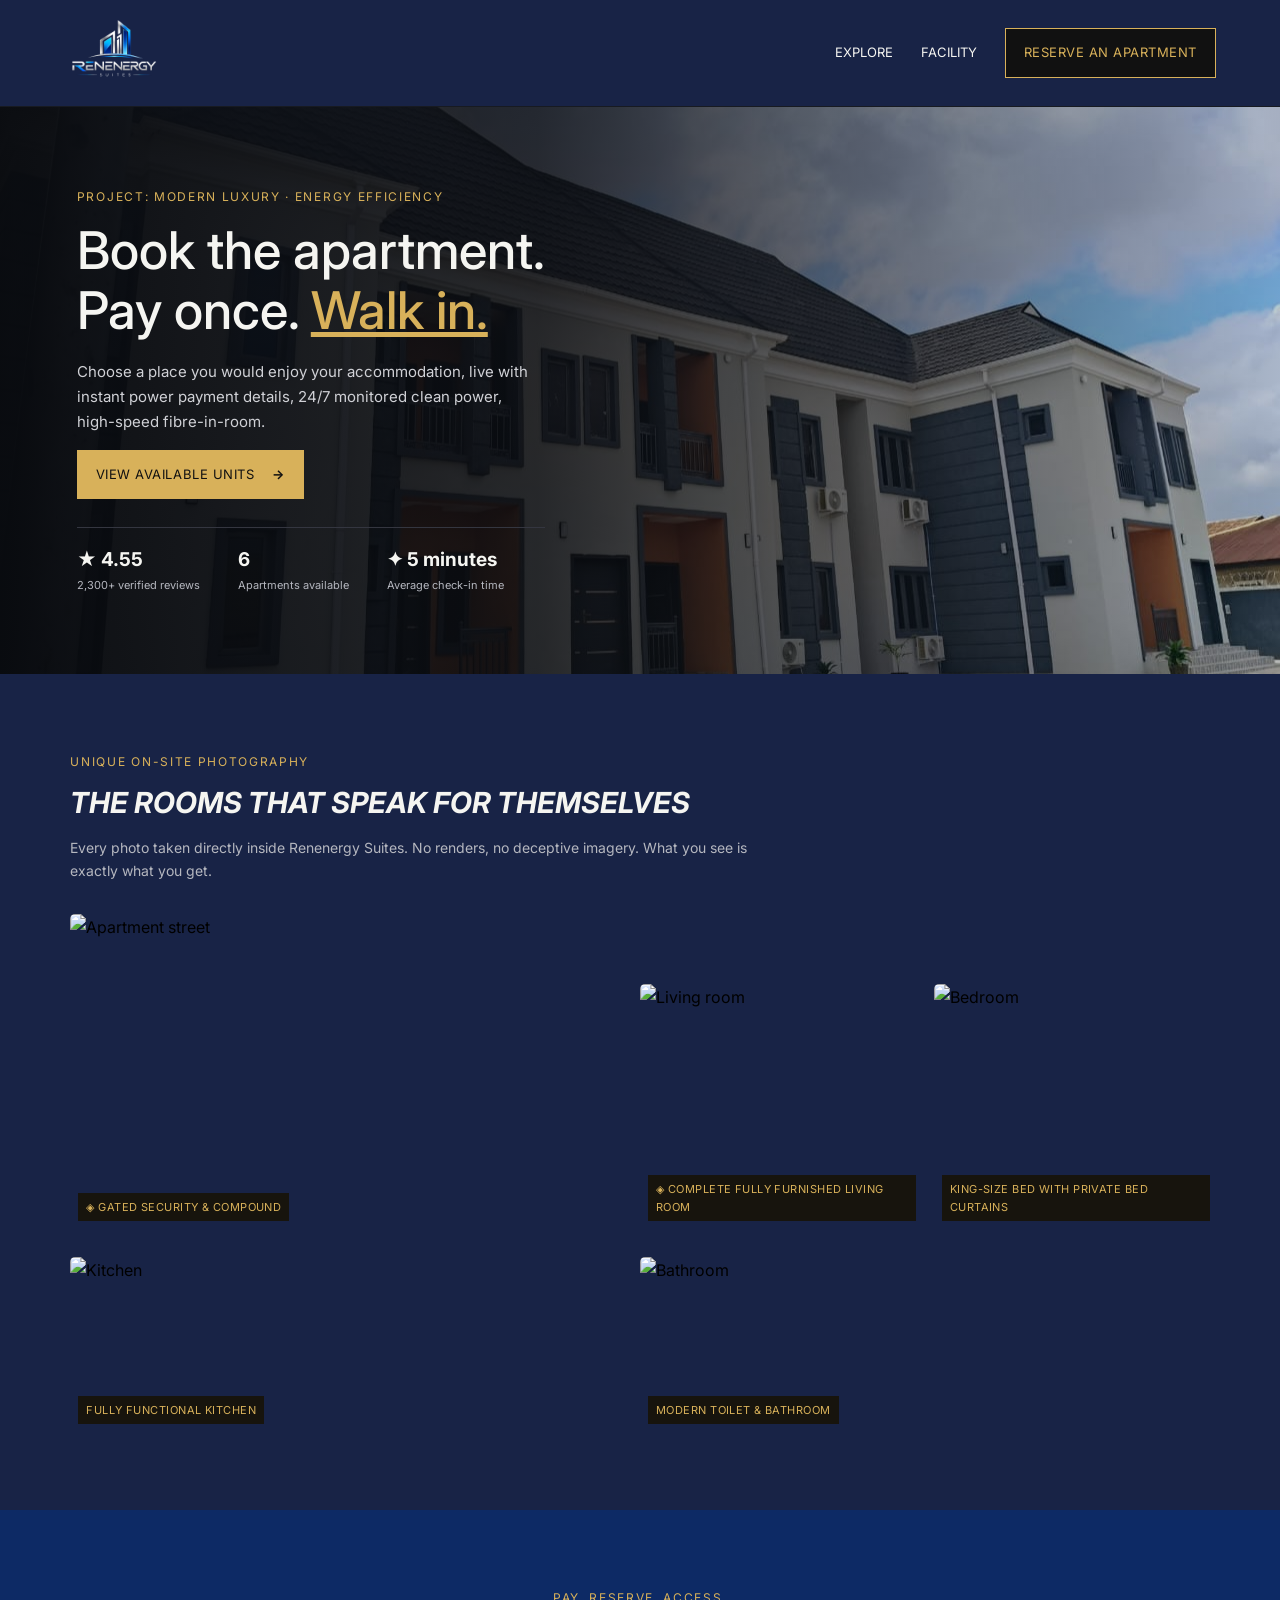
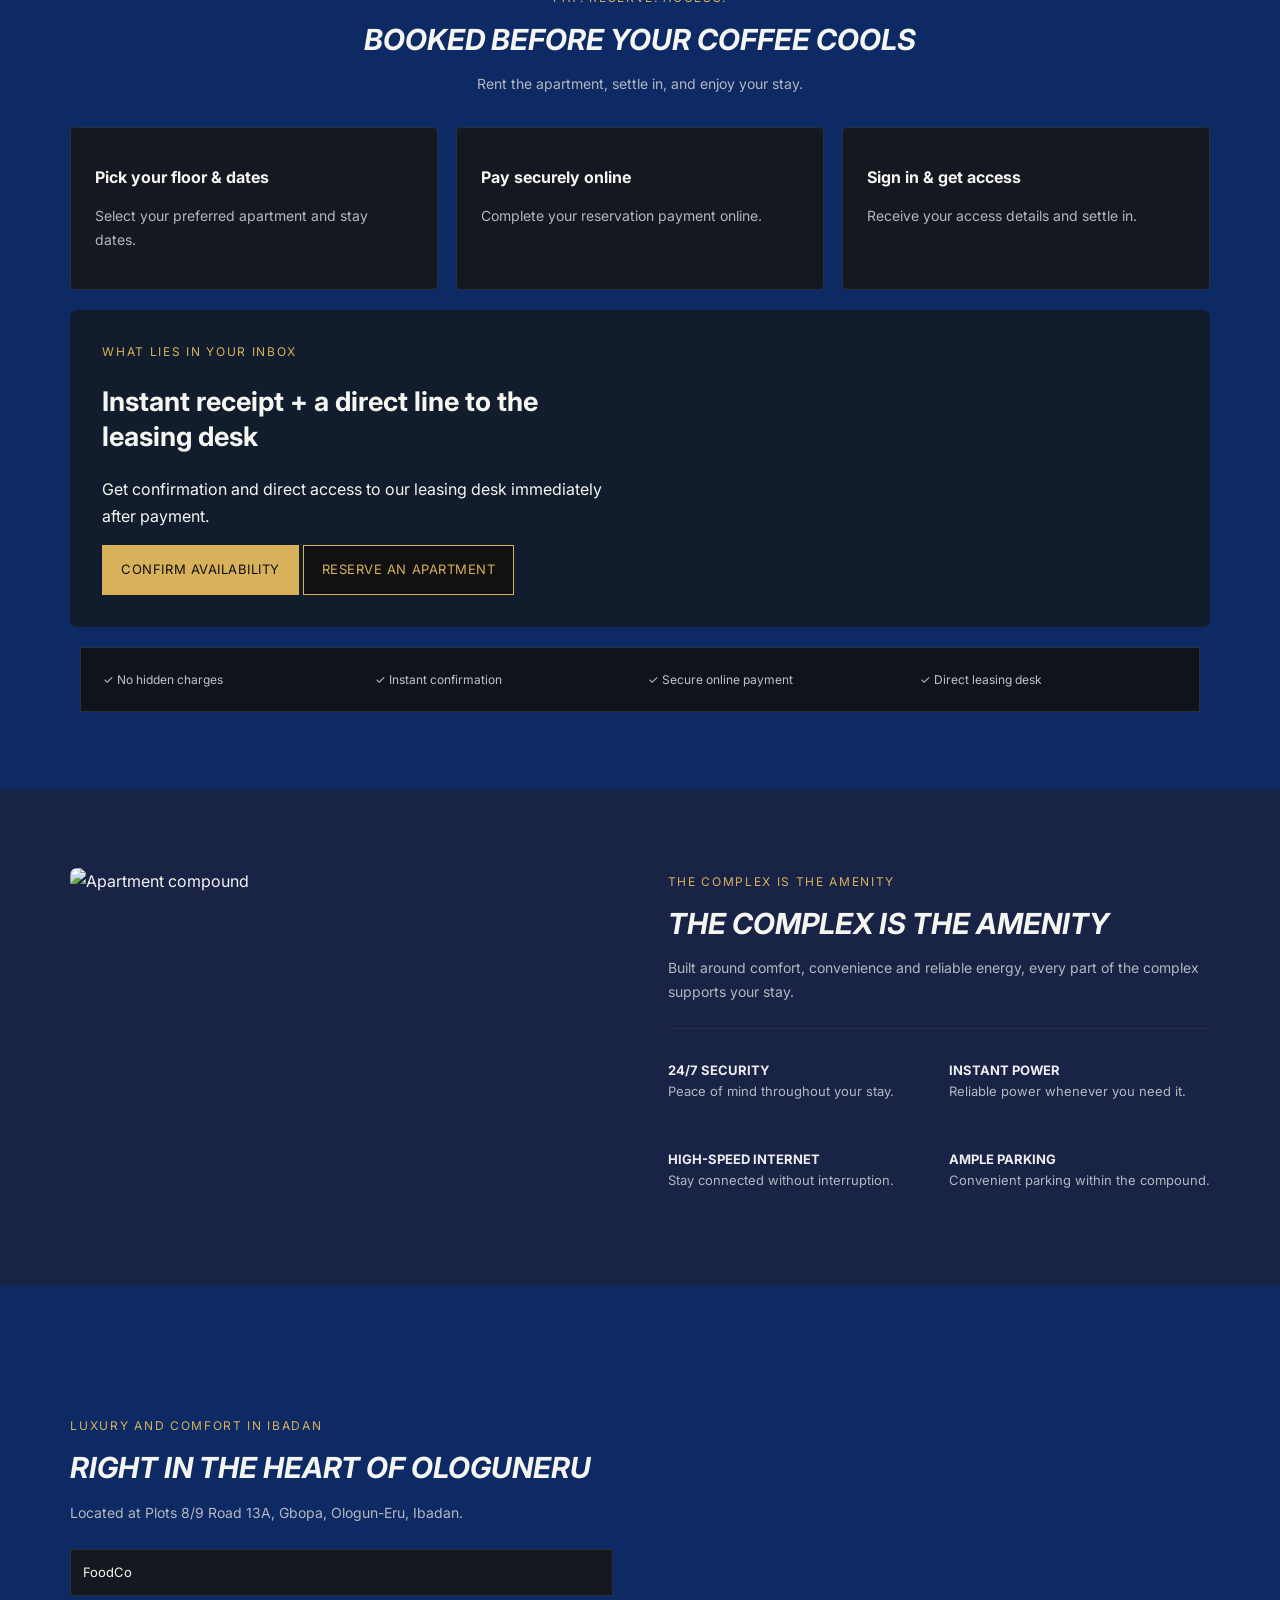
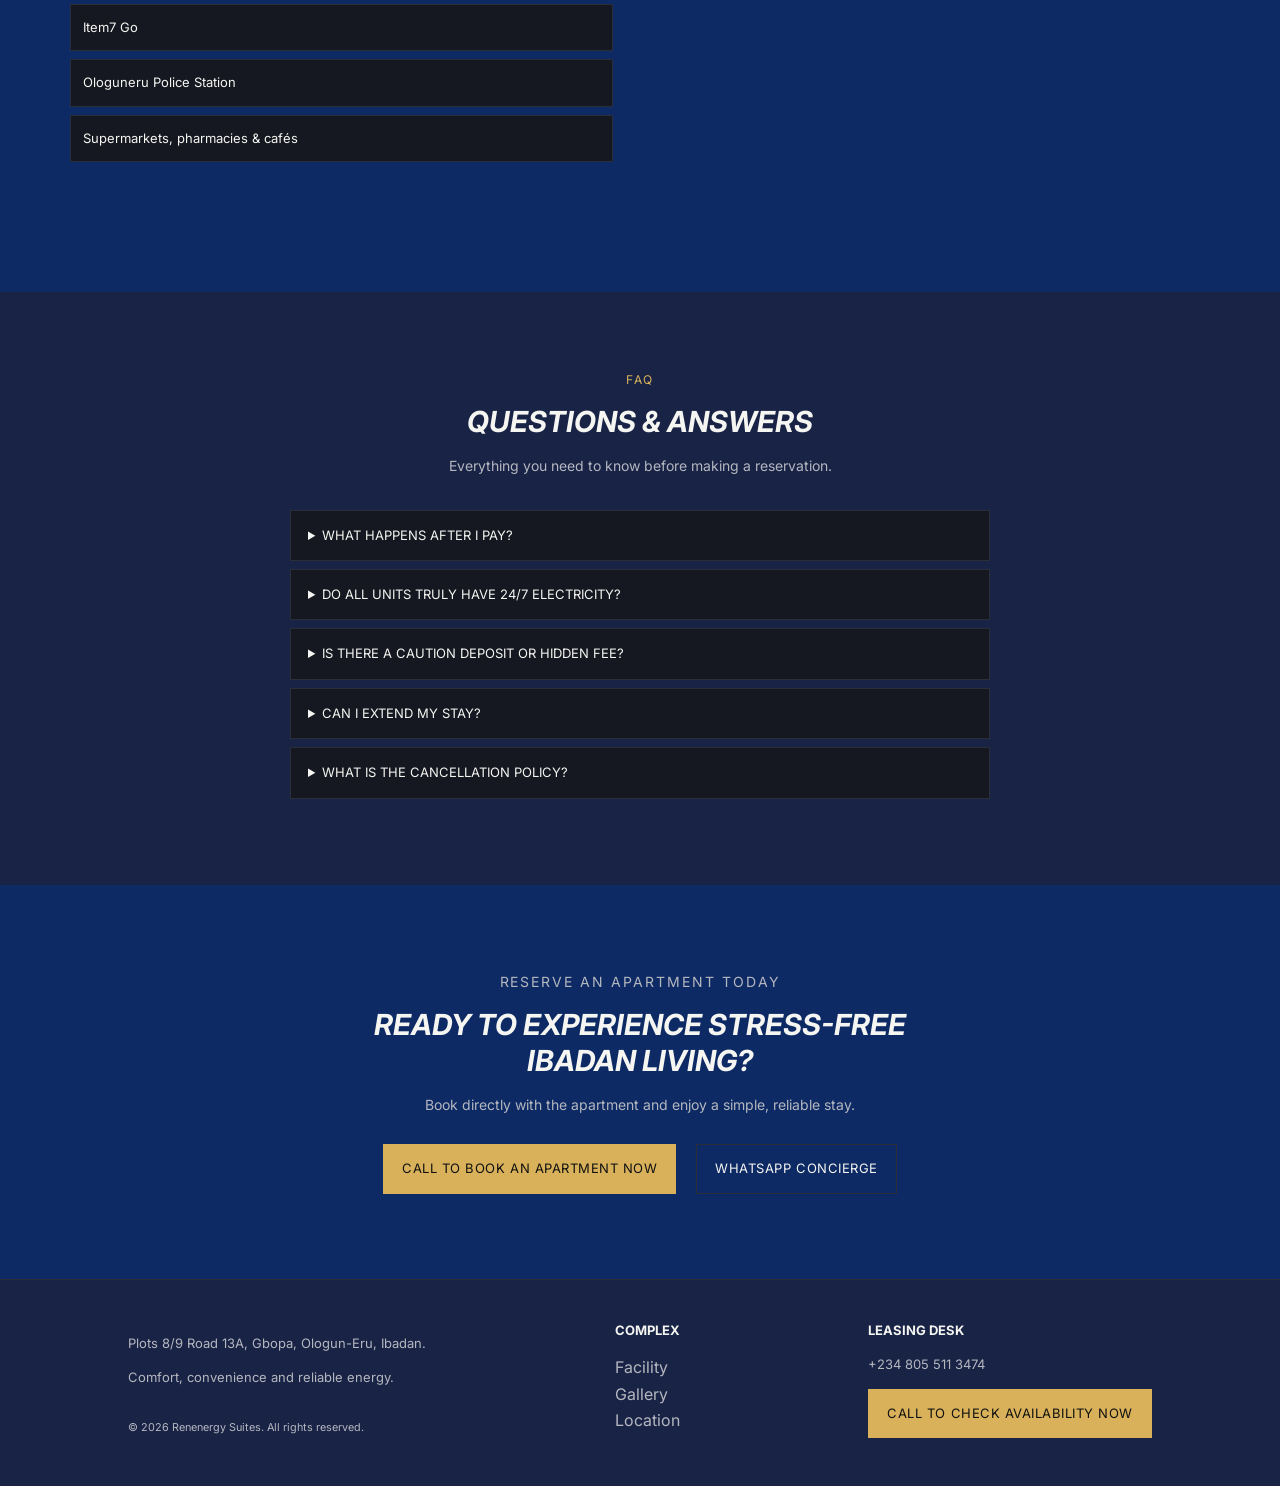
==== commit 42a90257: "updated logo image" ====
--- a/index.html
+++ b/index.html
@@ -11,7 +11,7 @@
   <meta property="og:url" content="https://renenergysuites.com" />
   <meta property="og:title" content="RenEnergy Suites">
   <meta property="og:description" content="Shortlet Apartment in Ologun-Eru, Ibadan.">
-  <link rel="shortcut icon" href="https://lh3.googleusercontent.com/pw/AP1GczPuNoJo_sqTkowCDO-iEZLS8JcGvq_KxtESkbqFW5Z4HZQNtdYwlQoKVqeh99tiFHcbl7D8gULOnwjmcroBYi0l9MAbE_k9nxhVk06NGm7lbvPsMX-bpYfmopJGMJU6T5RwCUPR3GQ1EBCZR4xCxps=w915-h915-s-no-gm?authuser=1" type="image/x-icon">
+  <link rel="shortcut icon" href="/assets/Renenergy_Suites_Skyline_Logo-removebg-preview.png" type="image/x-icon">
   <meta property="og:image" content="https://lh3.googleusercontent.com/pw/AP1GczPuNoJo_sqTkowCDO-iEZLS8JcGvq_KxtESkbqFW5Z4HZQNtdYwlQoKVqeh99tiFHcbl7D8gULOnwjmcroBYi0l9MAbE_k9nxhVk06NGm7lbvPsMX-bpYfmopJGMJU6T5RwCUPR3GQ1EBCZR4xCxps=w915-h915-s-no-gm?authuser=1">
   <title>RenEnergy Suites</title>
   <link rel="stylesheet" href="style.css" />
@@ -20,9 +20,10 @@
 <body>
   <header class="site-header">
     <a class="brand" href="#top">
-      <span class="brand-mark">
-        RenEnergy Suites
-      </span>
+      
+      <div class="logo-container">
+        <img src="/assets/Renenergy_Suites_Skyline_Logo-removebg-preview.png" alt="renenergysuites logo">
+      </div>
     </a>
 
     <button class="menu-toggle" aria-label="Open menu" aria-expanded="false">
@@ -230,7 +231,6 @@
 
   <footer id="contact">
     <div>
-      <b> Renenergy Suites</b>
       <p>Plots 8/9 Road 13A, Gbopa, Ologun-Eru, Ibadan.</p>
       <p>Comfort, convenience and reliable energy.</p>
       <small>© 2026 Renenergy Suites. All rights reserved.</small>
--- a/style.css
+++ b/style.css
@@ -1,11 +1,26 @@
 @import url('https://fonts.googleapis.com/css2?family=Inter:wght@400;500;600;700&display=swap');
 :root{--bg:#0d2a65;--panel:#151820;--panel2:#10131a;--text:#f5f5f1;--muted:#b5b7bf;--gold:#d8b15a;--line:#2a2e38}
-*{box-sizing:border-box}html{scroll-behavior:smooth}body{margin:0;background:var(--bg);color:var(--text);font-family:Inter,Arial,sans-serif;font-size:16px;line-height:1.65}a{text-decoration:none;color:inherit}button{font:inherit}.site-header{position:sticky;top:0;z-index:20;display:flex;align-items:center;justify-content:space-between;gap:24px;padding:18px 4%;background:#182346;border-bottom:1px solid #171a21}.brand{display:flex;align-items:center;gap:10px;font-size:14px}.brand-mark{color:#fff;font-size:24px}.nav-links{display:flex;align-items:center;gap:28px;font-size:13px}.gold-btn,.outline-btn{display:inline-flex;align-items:center;justify-content:center;gap:18px;padding:13px 18px;border:1px solid var(--gold);font-size:13px;letter-spacing:.04em}.gold-btn{background:var(--gold);color:#111}.outline-btn{border-color:var(--line);color:var(--text)}.menu-toggle{display:none;background:none;border:0;color:white;font-size:30px}.hero{min-height:560px;display:flex;align-items:center;padding:80px 6%;background:linear-gradient(90deg,rgba(8,10,14,.98) 0%,rgba(8,10,14,.84) 42%,rgba(8,10,14,.2)),url('assets/outside.jpeg') center/cover}.hero-copy{max-width:570px}.eyebrow{color:var(--gold);font-size:12px;letter-spacing:.14em;margin:0 0 14px;text-transform:uppercase}.hero h1{font-size:52px;line-height:1.15;font-weight:500;margin:0 0 20px}.hero h1 span{color:var(--gold);text-decoration:underline}.hero-copy>p:not(.eyebrow){color:#d0d1d6;max-width:460px;font-size:15px}.hero-stats{display:flex;gap:38px;margin-top:28px;border-top:1px solid #343640;padding-top:16px}.hero-stats strong{display:block;font-size:19px}.hero-stats small{display:block;color:var(--muted);font-size:11px}.section{padding:78px 5.5%}.dark{background:#182346}.section-heading{max-width:700px;margin-bottom:32px}.section-heading h2,.split h2,.cta h2{font-size:29px;line-height:1.25;font-style:italic;margin:0 0 10px}.section-heading p:not(.eyebrow),.split p:not(.eyebrow),.cta p{color:var(--muted);font-size:14px}.center{text-align:center;margin-left:auto;margin-right:auto}.photo-grid{display:grid;grid-template-columns:2fr 1fr 1fr;gap:28px 18px}.photo{position:relative;display:block;min-width:0;padding:0;border:0;background:none;cursor:pointer;text-align:left}.photo img{display:block;width:100%;height:175px;object-fit:cover;border-radius:5px}.photo.large img{height:315px}.photo span{position:absolute;left:8px;bottom:8px;background:#17140d;color:var(--gold);padding:5px 8px;font-size:11px;letter-spacing:.04em}.booking{background:#0d2a65}.steps{display:grid;grid-template-columns:repeat(3,1fr);gap:18px}.steps article{background:var(--panel);border:1px solid var(--line);padding:24px;border-radius:5px}.steps b{color:var(--gold)}.steps h3{font-size:16px;margin:12px 0 6px}.steps p{color:var(--muted);font-size:14px}.receipt-card{display:grid;grid-template-columns:1fr 1fr;gap:35px;background:#111d2c;border-radius:7px;padding:32px;margin-top:20px}.receipt-card h2{font-size:27px;line-height:1.3}.receipt{background:#f4f4f2;color:#1d1d1d;border-radius:4px;padding:20px;font-size:13px;max-width:320px;margin-left:auto;width:100%}.trust-strip{display:grid;grid-template-columns:repeat(4,1fr);gap:15px;background:var(--panel2);border:1px solid var(--line);padding:22px;margin:20px 10px 0;color:#c3c4ca;font-size:12px}.split{display:grid;grid-template-columns:1fr 1fr;gap:55px;align-items:center}.split img{width:100%;height:340px;object-fit:cover;border-radius:7px}.amenity-list{display:grid;grid-template-columns:1fr 1fr;gap:20px;border-top:1px solid var(--line);margin-top:25px;padding-top:18px}.amenity-list p{font-size:13px!important}.amenity-list b{color:#eee;font-size:13px}.location-list{display:grid;gap:8px;margin-top:25px}.location-list span{background:var(--panel);border:1px solid var(--line);padding:12px;font-size:13px}.faq-list{max-width:700px;margin:auto}.faq-list details{background:var(--panel);border:1px solid var(--line);padding:14px 17px;margin:8px 0}.faq-list summary{cursor:pointer;font-size:13px}.faq-list p{color:var(--muted);font-size:14px}.cta{text-align:center;padding:85px 20px;background:#0d2a65}.cta>div{display:flex;justify-content:center;gap:20px;margin-top:28px}footer{display:flex; justify-content: space-between;flex-wrap: wrap;gap:35px;padding:40px 10%;background:#182346;border-top:1px solid var(--line);font-size:13px}footer p{color:var(--muted);font-size:13px}footer small{display:block;margin-top:30px;color:var(--muted)}.lightbox{display:none;position:fixed;inset:0;z-index:50;background:rgba(0,0,0,.94);padding:80px 5%;overflow:auto}.lightbox.active{display:block}.lightbox-close{position:absolute;top:18px;right:25px;background:none;border:0;color:#fff;font-size:42px;cursor:pointer}.lightbox-images{display:grid;grid-template-columns:repeat(3,1fr);gap:18px;max-width:1100px;margin:auto}.lightbox-images img{width:100%;border-radius:5px}
+*{box-sizing:border-box}html{scroll-behavior:smooth}body{margin:0;background:var(--bg);color:var(--text);font-family:Inter,Arial,sans-serif;font-size:16px;line-height:1.65}a{text-decoration:none;color:inherit}button{font:inherit}.site-header{position:sticky;top:0;z-index:20;display:flex;align-items:center;justify-content:space-between;gap:24px;padding:0px 5%;background:#182346;border-bottom:1px solid #171a21}.brand{display:flex;align-items:center;gap:10px;font-size:14px}.brand-mark{color:#fff;font-size:24px}.nav-links{display:flex;align-items:center;gap:28px;font-size:13px}.gold-btn,.outline-btn{display:inline-flex;align-items:center;justify-content:center;gap:18px;padding:13px 18px;border:1px solid var(--gold);font-size:13px;letter-spacing:.04em}.gold-btn{background:var(--gold);color:#111}.outline-btn{border-color:var(--line);color:var(--text)}.menu-toggle{display:none;background:none;border:0;color:white;font-size:30px}.hero{min-height:560px;display:flex;align-items:center;padding:80px 6%;background:linear-gradient(90deg,rgba(8,10,14,.98) 0%,rgba(8,10,14,.84) 42%,rgba(8,10,14,.2)),url('assets/outside.jpeg') center/cover}.hero-copy{max-width:570px}.eyebrow{color:var(--gold);font-size:12px;letter-spacing:.14em;margin:0 0 14px;text-transform:uppercase}.hero h1{font-size:52px;line-height:1.15;font-weight:500;margin:0 0 20px}.hero h1 span{color:var(--gold);text-decoration:underline}.hero-copy>p:not(.eyebrow){color:#d0d1d6;max-width:460px;font-size:15px}.hero-stats{display:flex;gap:38px;margin-top:28px;border-top:1px solid #343640;padding-top:16px}.hero-stats strong{display:block;font-size:19px}.hero-stats small{display:block;color:var(--muted);font-size:11px}.section{padding:78px 5.5%}.dark{background:#182346}.section-heading{max-width:700px;margin-bottom:32px}.section-heading h2,.split h2,.cta h2{font-size:29px;line-height:1.25;font-style:italic;margin:0 0 10px}.section-heading p:not(.eyebrow),.split p:not(.eyebrow),.cta p{color:var(--muted);font-size:14px}.center{text-align:center;margin-left:auto;margin-right:auto}.photo-grid{display:grid;grid-template-columns:2fr 1fr 1fr;gap:28px 18px}.photo{position:relative;display:block;min-width:0;padding:0;border:0;background:none;cursor:pointer;text-align:left}.photo img{display:block;width:100%;height:175px;object-fit:cover;border-radius:5px}.photo.large img{height:315px}.photo span{position:absolute;left:8px;bottom:8px;background:#17140d;color:var(--gold);padding:5px 8px;font-size:11px;letter-spacing:.04em}.booking{background:#0d2a65}.steps{display:grid;grid-template-columns:repeat(3,1fr);gap:18px}.steps article{background:var(--panel);border:1px solid var(--line);padding:24px;border-radius:5px}.steps b{color:var(--gold)}.steps h3{font-size:16px;margin:12px 0 6px}.steps p{color:var(--muted);font-size:14px}.receipt-card{display:grid;grid-template-columns:1fr 1fr;gap:35px;background:#111d2c;border-radius:7px;padding:32px;margin-top:20px}.receipt-card h2{font-size:27px;line-height:1.3}.receipt{background:#f4f4f2;color:#1d1d1d;border-radius:4px;padding:20px;font-size:13px;max-width:320px;margin-left:auto;width:100%}.trust-strip{display:grid;grid-template-columns:repeat(4,1fr);gap:15px;background:var(--panel2);border:1px solid var(--line);padding:22px;margin:20px 10px 0;color:#c3c4ca;font-size:12px}.split{display:grid;grid-template-columns:1fr 1fr;gap:55px;align-items:center}.split img{width:100%;height:340px;object-fit:cover;border-radius:7px}.amenity-list{display:grid;grid-template-columns:1fr 1fr;gap:20px;border-top:1px solid var(--line);margin-top:25px;padding-top:18px}.amenity-list p{font-size:13px!important}.amenity-list b{color:#eee;font-size:13px}.location-list{display:grid;gap:8px;margin-top:25px}.location-list span{background:var(--panel);border:1px solid var(--line);padding:12px;font-size:13px}.faq-list{max-width:700px;margin:auto}.faq-list details{background:var(--panel);border:1px solid var(--line);padding:14px 17px;margin:8px 0}.faq-list summary{cursor:pointer;font-size:13px}.faq-list p{color:var(--muted);font-size:14px}.cta{text-align:center;padding:85px 20px;background:#0d2a65}.cta>div{display:flex;justify-content:center;gap:20px;margin-top:28px}footer{display:flex; justify-content: space-between;flex-wrap: wrap;gap:35px;padding:40px 10%;background:#182346;border-top:1px solid var(--line);font-size:13px}footer p{color:var(--muted);font-size:13px}footer small{display:block;margin-top:30px;color:var(--muted)}.lightbox{display:none;position:fixed;inset:0;z-index:50;background:rgba(0,0,0,.94);padding:80px 5%;overflow:auto}.lightbox.active{display:block}.lightbox-close{position:absolute;top:18px;right:25px;background:none;border:0;color:#fff;font-size:42px;cursor:pointer}.lightbox-images{display:grid;grid-template-columns:repeat(3,1fr);gap:18px;max-width:1100px;margin:auto}.lightbox-images img{width:100%;border-radius:5px}
 @media(max-width:800px){.nav-links{display:none;position:absolute;top:68px;left:0;right:0;flex-direction:column;align-items:stretch;gap:0;background:#0b0d12;padding:12px 5%;border-bottom:1px solid var(--line)}.nav-links.open{display:flex}.nav-links a{padding:14px 0}.menu-toggle{display:block}.hero{min-height:580px;padding:60px 7%}.hero h1{font-size:40px}.section{padding:58px 6%}.photo-grid{grid-template-columns:1fr 1fr;gap:15px}.photo.large{grid-column:1/-1}.photo.large img,.photo img{height:220px}.photo.large img{height:270px}.steps,.trust-strip,.split,.receipt-card{grid-template-columns:1fr}.receipt{margin:0;max-width:none}.split img{height:280px}.location{display:flex;flex-direction:column-reverse}.cta h2{font-size:25px}.cta>div{flex-direction:column;align-items:center}.lightbox-images{grid-template-columns:1fr 1fr}footer{grid-template-columns:1fr 1fr}}
 @media(max-width:480px){body{font-size:15px}.brand{font-size:12px}.hero h1{font-size:34px}.hero-copy>p:not(.eyebrow){font-size:14px}.hero-stats{gap:15px}.hero-stats strong{font-size:16px}.hero-stats small{font-size:10px}.section-heading h2,.split h2{font-size:25px}.photo-grid{grid-template-columns:1fr}.photo.large{grid-column:auto}.photo img,.photo.large img{height:245px}.amenity-list{grid-template-columns:1fr}.lightbox-images{grid-template-columns:1fr}footer{grid-template-columns:1fr}.other{margin-top: 20px;}}
 .book {
     background:#111;color: var(--gold);
     display:inline-flex;align-items:center;justify-content:center;gap:18px;padding:13px 18px;border:1px solid var(--gold);font-size:13px;letter-spacing:.04em
+}
+
+.logo-container {
+  height: 90%;
+  width: 100px;
+}
+
+.logo-container img, .logo-footer img {
+  height: 100%;
+  width: 100%;
+}
+
+.logo-footer {
+  height: 100px;
+  width: 100px;
 }
 
 .map-container {
